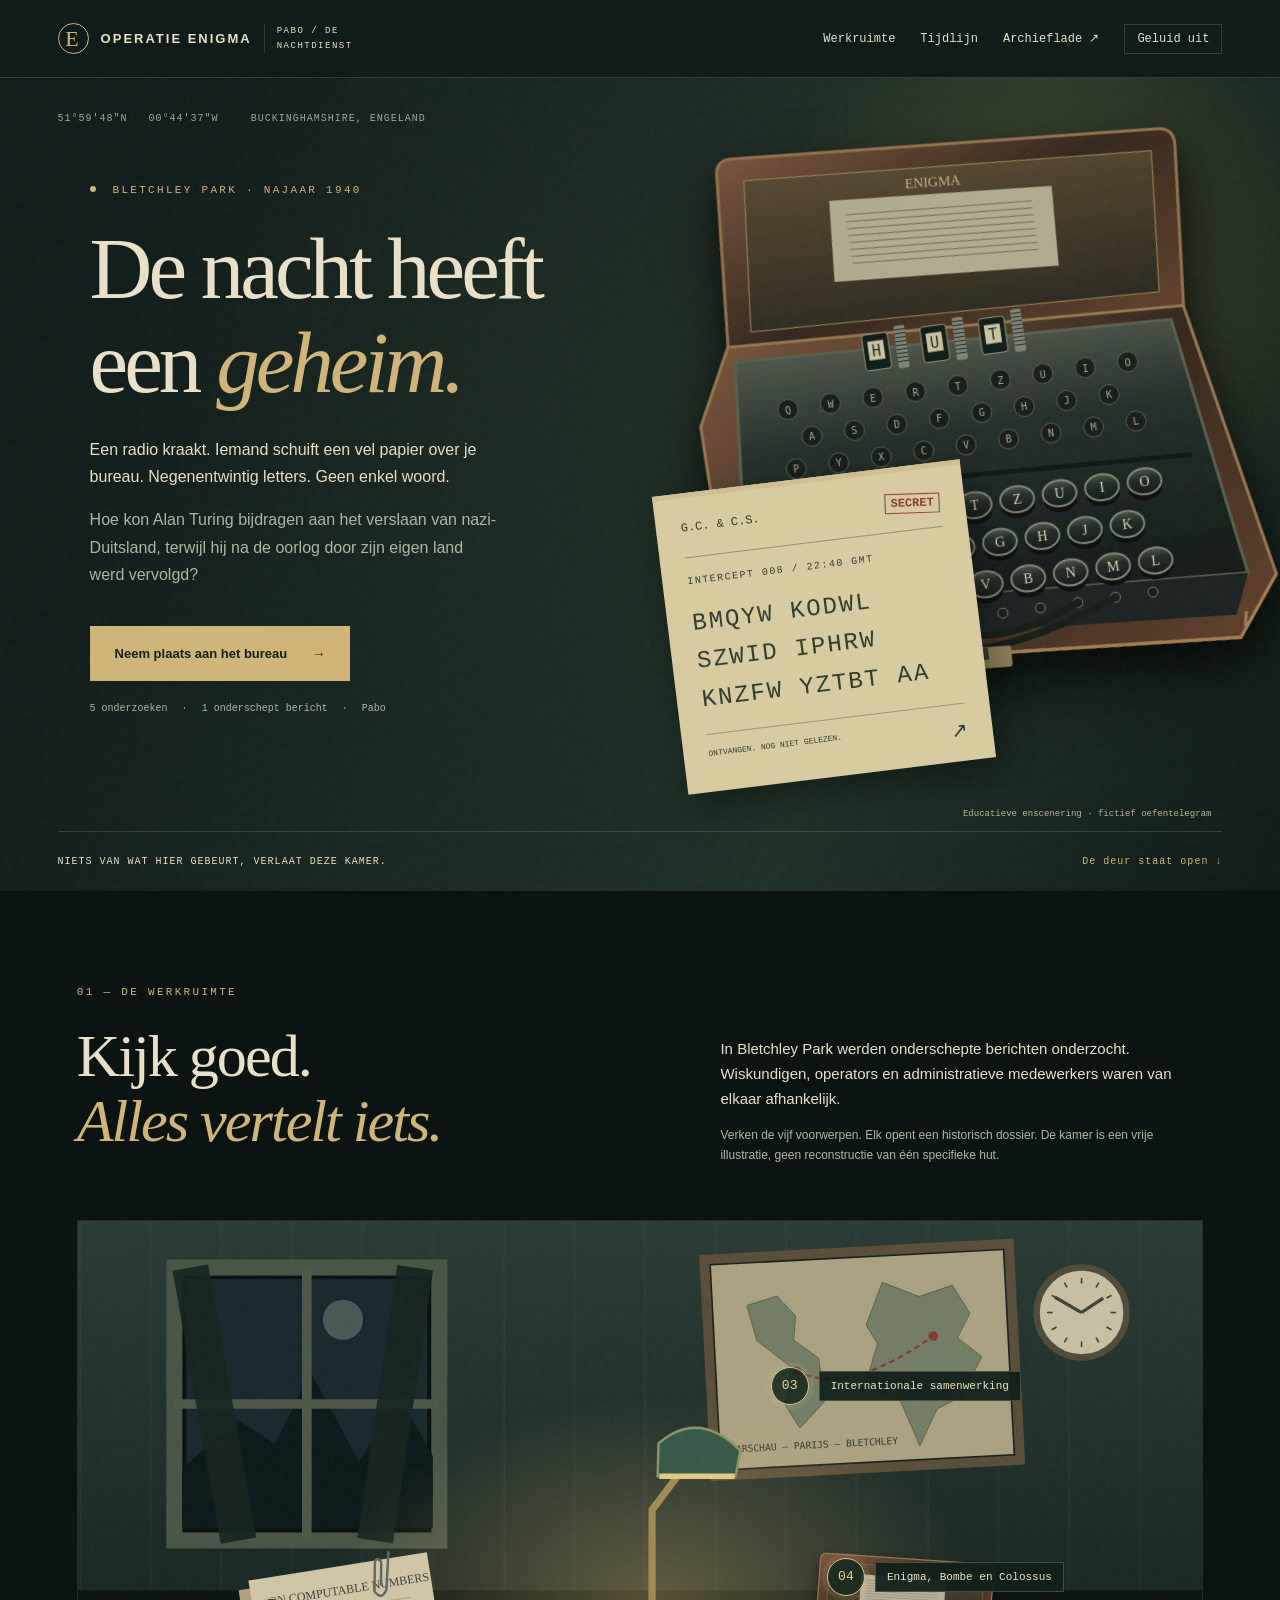
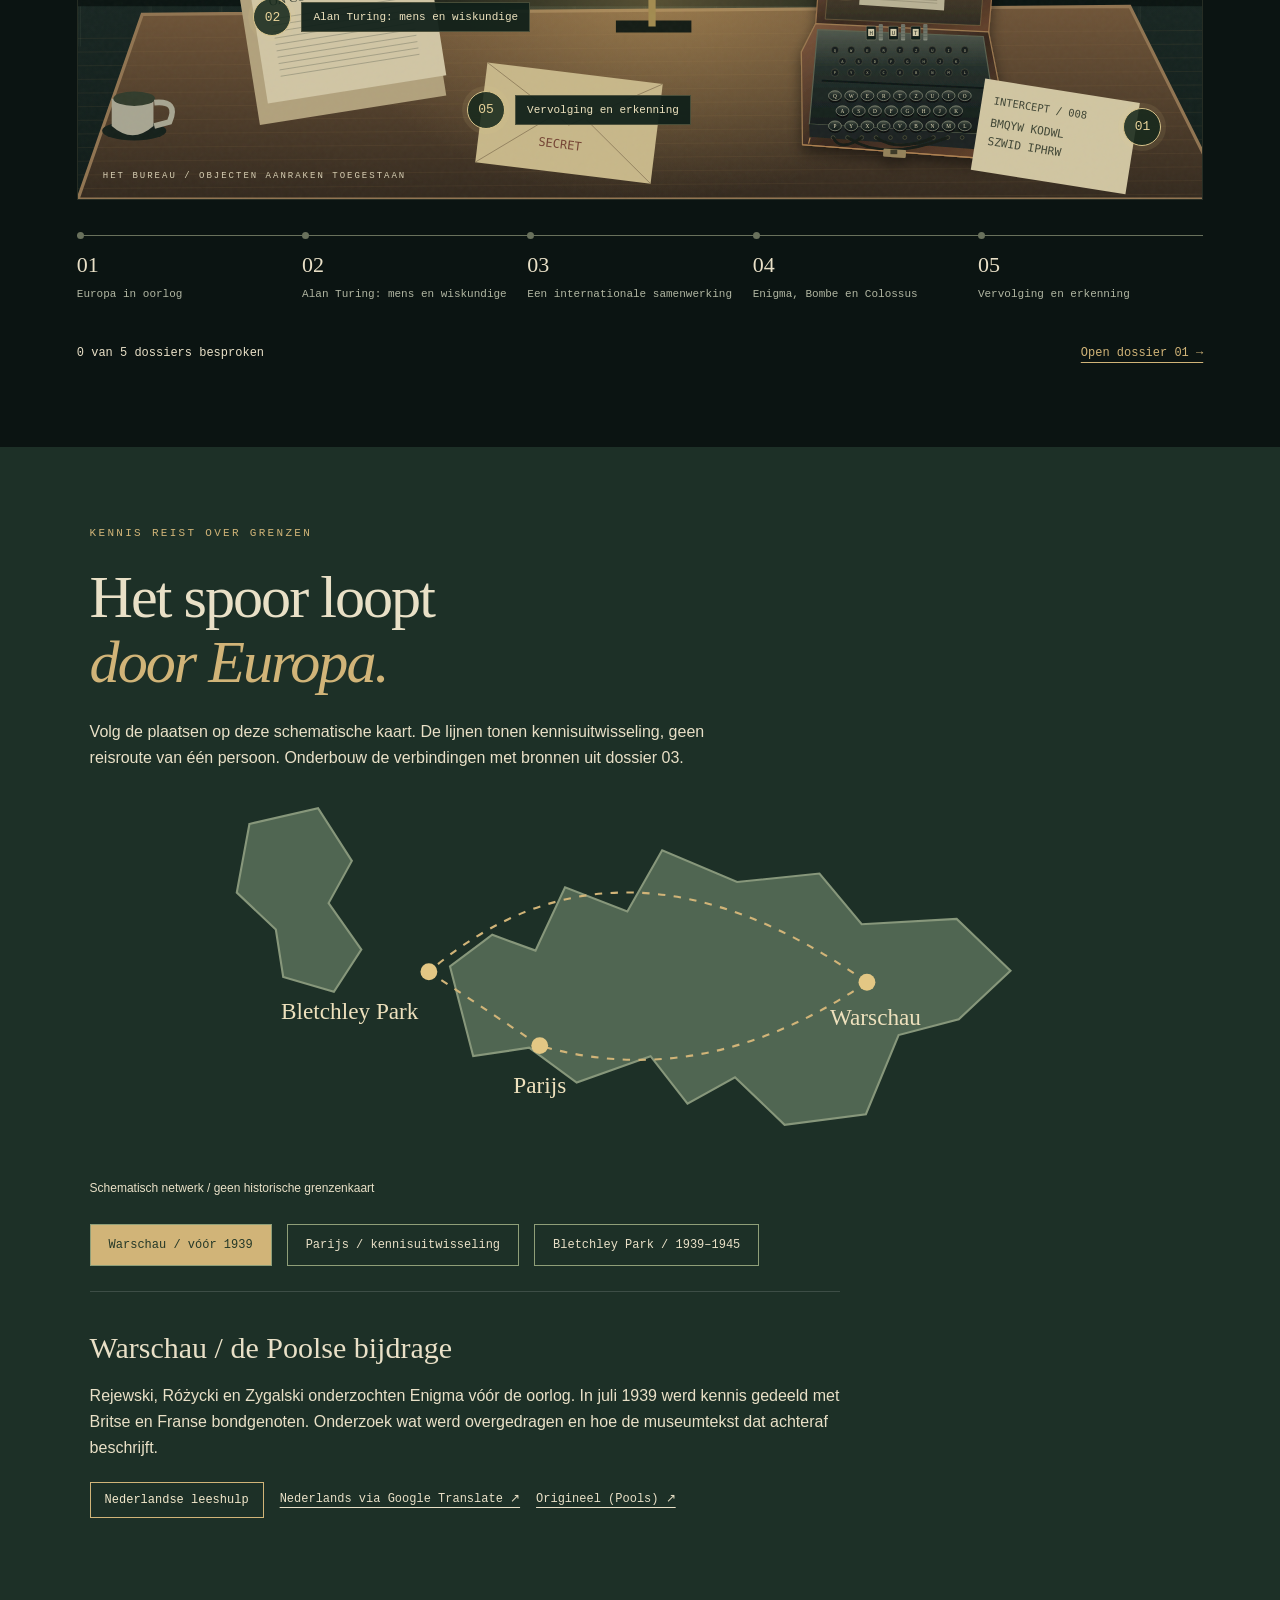
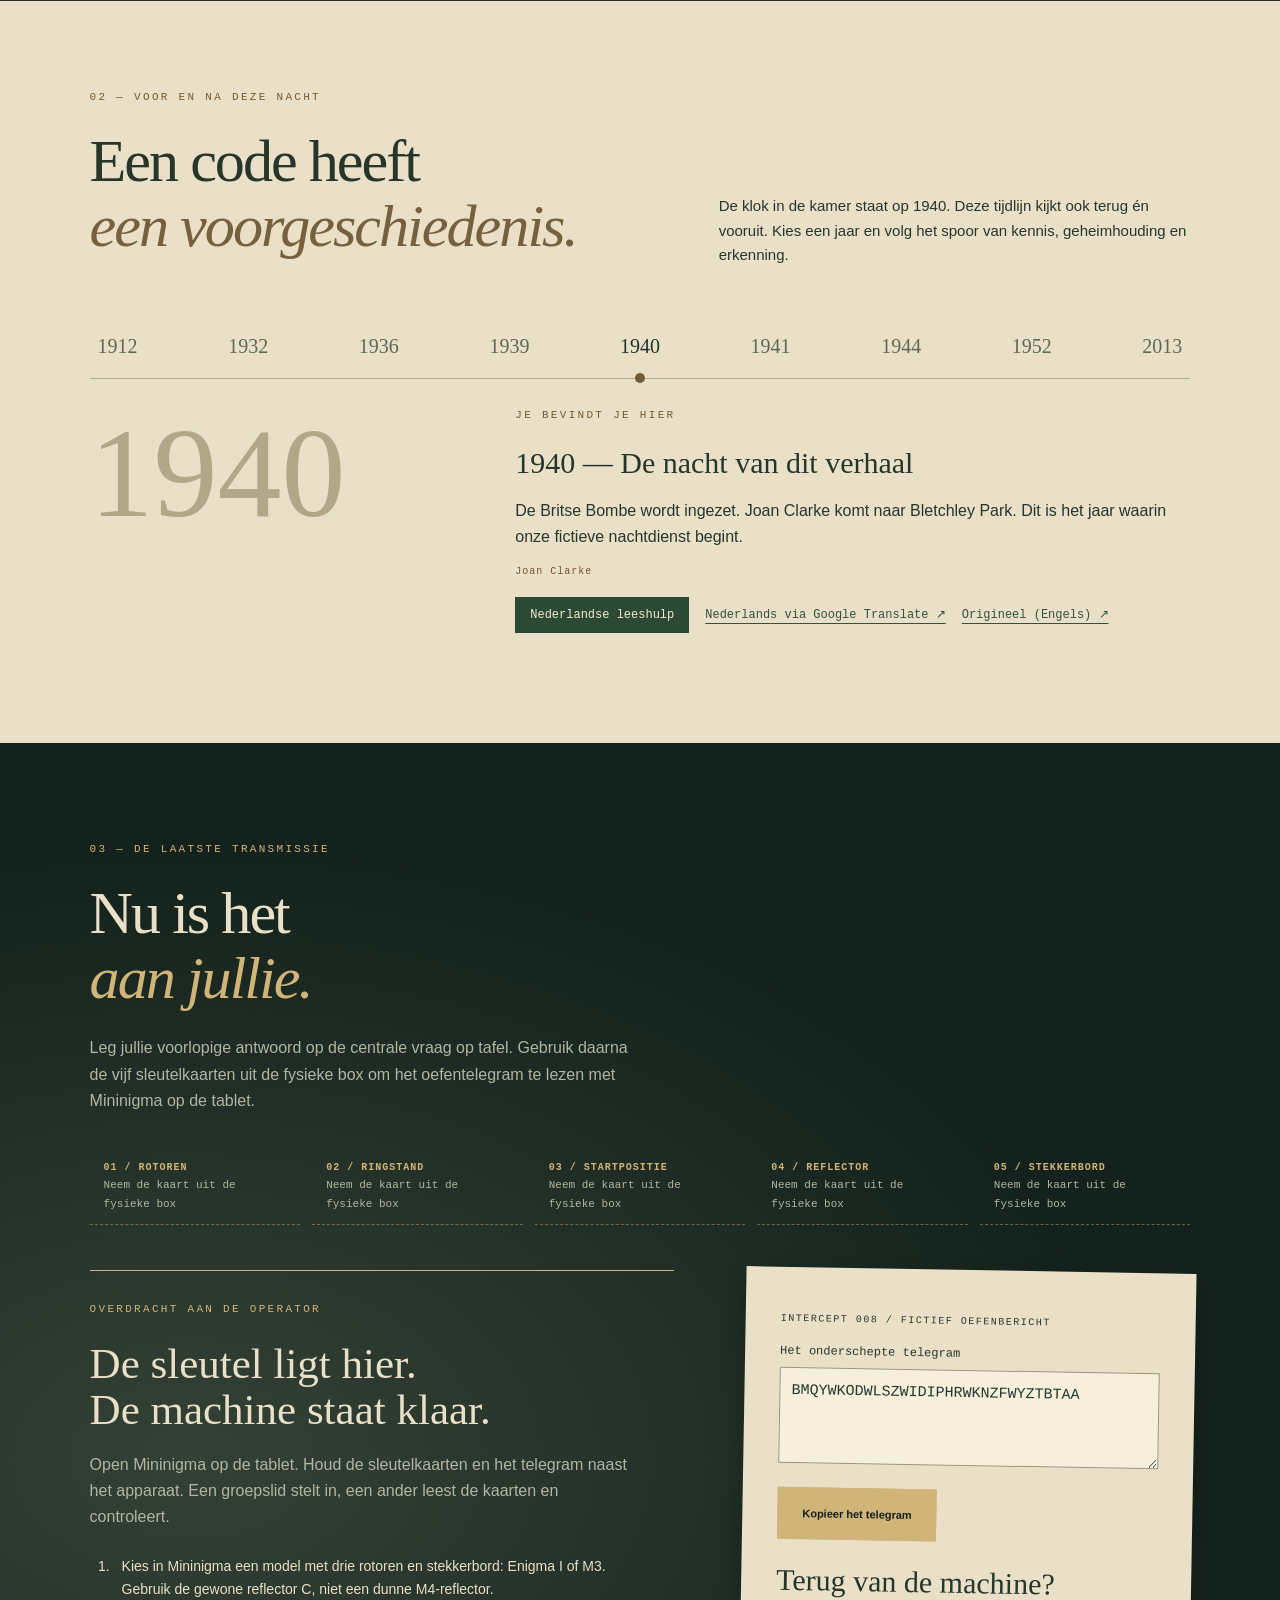
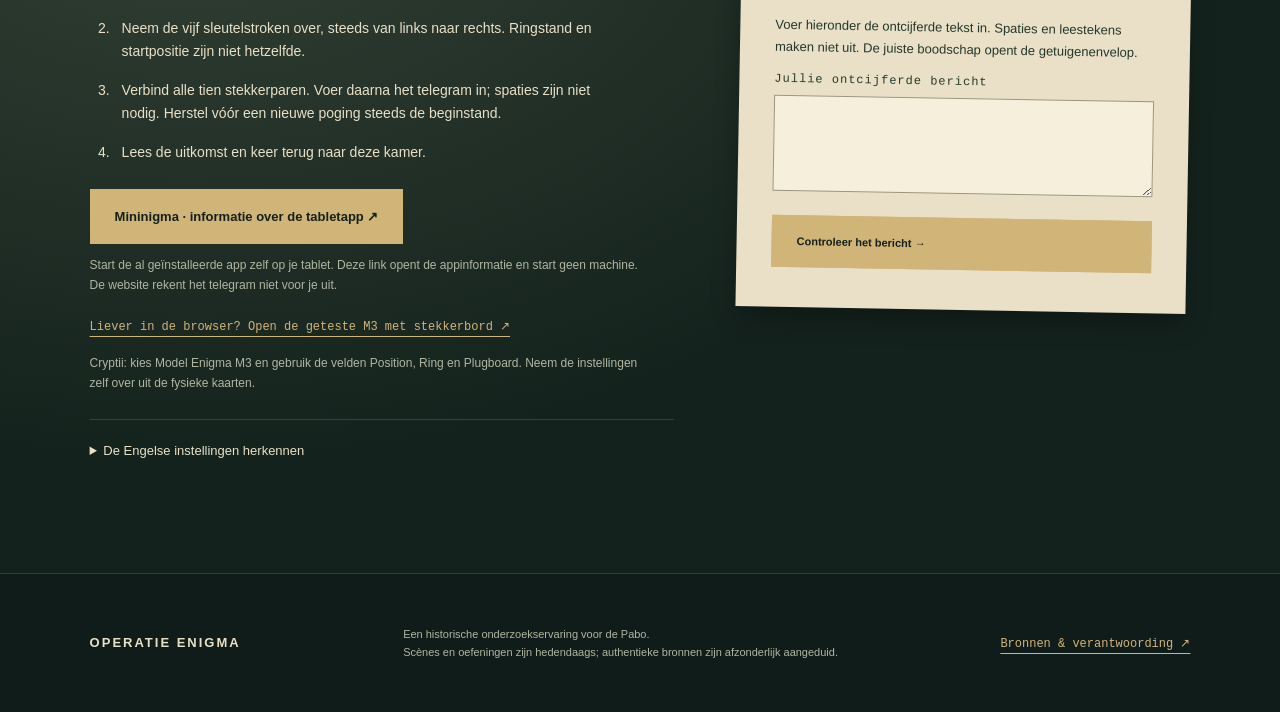
==== index.html @ 1b9daadc "Add files via upload" ====
<!doctype html>
<html lang="nl"><head><meta charset="utf-8"><meta name="viewport" content="width=device-width,initial-scale=1"><meta name="theme-color" content="#101c1a"><meta name="description" content="Bletchley Park, 1940. Een historische onderzoekservaring voor de Pabo, met vijf onderzoeken, primaire bronnen en een finale met een externe Enigma-app."><title>Operatie Enigma — De nachtdienst</title><link rel="stylesheet" href="style.css"><script src="sources.js" defer></script><script src="research.js" defer></script><script src="app.js" defer></script><script src="geography.js" defer></script><script src="closing.js" defer></script></head>
<body><a class="skip" href="#main">Naar de inhoud</a>
<header class="topbar"><a class="brand" href="#aankomst"><span class="brand-mark" aria-hidden="true">E</span> OPERATIE ENIGMA <small>PABO / DE NACHTDIENST</small></a><nav aria-label="Hoofdnavigatie"><a href="#werkruimte">Werkruimte</a><a href="#tijdlijn">Tijdlijn</a><button id="drawer-open">Archieflade <span aria-hidden="true">↗</span></button><button id="sound" aria-pressed="false" aria-label="Geluid inschakelen">Geluid uit</button></nav></header>
<main id="main">
<section id="aankomst" class="arrival"><div class="coords">51°59′48″N &nbsp; 00°44′37″W <span>BUCKINGHAMSHIRE, ENGELAND</span></div><div class="hero-copy"><p class="eyebrow"><i></i> BLETCHLEY PARK · NAJAAR 1940</p><h1>De nacht heeft<br>een <em>geheim.</em></h1><p class="intro">Een radio kraakt. Iemand schuift een vel papier over je bureau. Negenentwintig letters. Geen enkel woord.</p><p class="intro muted">Hoe kon Alan Turing bijdragen aan het verslaan van nazi-Duitsland, terwijl hij na de oorlog door zijn eigen land werd vervolgd?</p><a class="primary" href="#werkruimte">Neem plaats aan het bureau <span>→</span></a><div class="hero-meta">5 onderzoeken <span>·</span> 1 onderschept bericht <span>·</span> Pabo</div></div>
<div class="hero-art"><div class="lightcone"></div><img src="assets/machine.svg" class="hero-machine" alt="Getekende Enigma in een geopende houten kist, met rotoren, lampjes en toetsen"><button class="telegram" id="intercept-open"><span class="telegram-head">G.C. & C.S. <b>SECRET</b></span><span class="small-label">INTERCEPT 008 / 22:40 GMT</span><strong>BMQYW KODWL<br>SZWID IPHRW<br>KNZFW YZTBT AA</strong><span class="telegram-foot">ONTVANGEN. NOG NIET GELEZEN. <span>↗</span></span></button><span class="art-note">Educatieve enscenering · fictief oefentelegram</span></div>
<div class="arrival-bottom"><span>NIETS VAN WAT HIER GEBEURT, VERLAAT DEZE KAMER.</span><a href="#werkruimte">De deur staat open ↓</a></div></section>
<section class="room-section" id="werkruimte" aria-labelledby="room-title"><div class="section-heading"><div><p class="eyebrow">01 — DE WERKRUIMTE</p><h2 id="room-title">Kijk goed.<br><em>Alles vertelt iets.</em></h2></div><div><p>In Bletchley Park werden onderschepte berichten onderzocht. Wiskundigen, operators en administratieve medewerkers waren van elkaar afhankelijk.</p><p class="muted">Verken de vijf voorwerpen. Elk opent een historisch dossier. De kamer is een vrije illustratie, geen reconstructie van één specifieke hut.</p></div></div>
<div class="room-stage"><img src="assets/room.svg" alt="Een verduisterde werkruimte met een raam, wandkaart, lamp, documenten en Enigma op een houten bureau"><button class="hotspot h1" data-case="1"><b>02</b><span>Alan Turing: mens en wiskundige</span></button><button class="hotspot h2" data-case="3"><b>04</b><span>Enigma, Bombe en Colossus</span></button><button class="hotspot h3" data-case="2"><b>03</b><span>Internationale samenwerking</span></button><button class="hotspot h4" data-case="4"><b>05</b><span>Vervolging en erkenning</span></button><button class="hotspot h5" data-case="0"><b>01</b><span>Europa in oorlog</span></button><div class="room-caption">HET BUREAU / OBJECTEN AANRAKEN TOEGESTAAN</div></div>
<div class="route-line" aria-label="Onderzoeksroute" id="route"></div><div class="room-bottom"><p id="progress" aria-live="polite">0 van 5 onderzoeken vastgelegd</p><button id="continue" class="text-button">Begin met onderzoek 01 →</button></div></section>
<section id="tijdlijn" class="timeline-section"><div class="section-heading"><div><p class="eyebrow">02 — VOOR EN NA DEZE NACHT</p><h2>Een code heeft<br><em>een voorgeschiedenis.</em></h2></div><p>De klok in de kamer staat op 1940. Deze tijdlijn kijkt ook terug én vooruit. Kies een jaar en volg het spoor van kennis, geheimhouding en erkenning.</p></div><div id="years" class="years" aria-label="Jaren op de tijdlijn"></div><article id="time-detail" class="time-detail" aria-live="polite"></article></section>
<section id="finale" class="finale-section"><p class="eyebrow">03 — DE LAATSTE TRANSMISSIE</p><h2>Nu is het<br><em>aan jullie.</em></h2><p class="finale-intro">Leg jullie voorlopige antwoord op de centrale vraag op tafel. Gebruik daarna de vijf sleutelkaarten uit de fysieke box om het oefentelegram te lezen met Mininigma op de tablet.</p><div id="key-strips" class="key-strips"></div><div class="finale-layout external-finale"><div class="dispatch-paper"><p class="eyebrow">OVERDRACHT AAN DE OPERATOR</p><h3>De sleutel ligt hier.<br>De machine staat klaar.</h3><p>Open Mininigma op de tablet. Houd de sleutelkaarten en het telegram naast het apparaat. Een groepslid stelt in, een ander leest de kaarten en controleert.</p><ol class="operator-steps"><li>Kies in Mininigma een model met drie rotoren en stekkerbord: Enigma I of M3. Gebruik de gewone reflector C, niet een dunne M4-reflector.</li><li>Neem de vijf sleutelstroken over, steeds van links naar rechts. Ringstand en startpositie zijn niet hetzelfde.</li><li>Verbind alle tien stekkerparen. Voer daarna het telegram in; spaties zijn niet nodig. Herstel vóór een nieuwe poging steeds de beginstand.</li><li>Lees de uitkomst en keer terug naar deze kamer.</li></ol><a class="primary" id="external-enigma" href="https://apps.apple.com/ca/app/mininigma-enigma-simulator/id334855344" target="_blank" rel="noopener">Mininigma · informatie over de tabletapp ↗</a><p class="note-hint">Start de al geïnstalleerde app zelf op je tablet. Deze link opent de appinformatie en start geen machine. De website rekent het telegram niet voor je uit.</p><p><a class="text-button" href="https://cryptii.com/pipes/enigma-machine/" target="_blank" rel="noopener">Liever in de browser? Open de geteste M3 met stekkerbord ↗</a></p><p class="note-hint">Cryptii: kies Model Enigma M3 en gebruik de velden Position, Ring en Plugboard. Neem de instellingen zelf over uit de fysieke kaarten.</p><details><summary>De Engelse instellingen herkennen</summary><dl><dt>Left / Middle / Right rotor</dt><dd>Linker / middelste / rechter rotor</dd><dt>Ring settings</dt><dd>Ringstand</dd><dt>Start position</dt><dd>Startpositie</dd><dt>Reflector</dt><dd>Reflector</dd><dt>Plugboard pairs</dt><dd>Stekkerparen</dd><dt>Input / Output</dt><dd>Invoer / uitkomst</dd></dl></details></div><aside class="output-paper"><span class="small-label">INTERCEPT 008 / FICTIEF OEFENBERICHT</span><label for="telegram-copy">Het onderschepte telegram</label><textarea id="telegram-copy" rows="3" readonly spellcheck="false">BMQYWKODWLSZWIDIPHRWKNZFWYZTBTAA</textarea><button id="copy-telegram" class="primary">Kopieer het telegram</button><p id="copy-status" role="status"></p><h3>Terug van de machine?</h3><p>Voer hieronder de ontcijferde tekst in. Spaties en leestekens maken niet uit. De juiste boodschap opent de getuigenenvelop.</p><form id="return-form"><label for="return-message">Jullie ontcijferde bericht</label><textarea id="return-message" rows="3" required spellcheck="false" autocomplete="off"></textarea><button class="primary" type="submit">Controleer het bericht →</button><p id="return-status" role="status"></p></form><button id="witness-open" class="primary" hidden>Nabespreking bij de envelop GETUIGEN →</button></aside></div></section>
<footer><span class="brand">OPERATIE ENIGMA</span><p>Een historische onderzoekservaring voor de Pabo.<br>Scènes en oefeningen zijn hedendaags; authentieke bronnen zijn afzonderlijk aangeduid.</p><button class="text-button" id="credits-open">Bronnen & verantwoording ↗</button></footer></main>
<dialog id="case-dialog" class="case-dialog" aria-labelledby="case-title"><button class="close" data-close aria-label="Onderzoek sluiten">×</button><div id="case-body"></div></dialog>
<dialog id="drawer" class="drawer" aria-labelledby="drawer-title"><button class="close" data-close aria-label="Archieflade sluiten">×</button><p class="eyebrow">ALLEEN ALS JE PAPIER NODIG HEBT</p><h2 id="drawer-title">De archieflade.</h2><p>De oorspronkelijke Pabo-bestanden, ongewijzigd. Hun oude indeling wijkt af van de vijf nieuwe digitale dossiers. De website bevat de interactieve route; deze bladen ondersteunen het werken aan tafel.</p><div id="print-links"></div><h3>Je onderzoeksnotities</h3><p>Notities blijven in deze browser. Sla ze ook als tekstbestand op om ze te bewaren of in te leveren.</p><button id="download-notes" class="primary">Download mijn veldboek</button><p id="storage-status" class="muted"></p></dialog>
<dialog id="reader" class="reader-dialog" aria-labelledby="reader-title"><button class="close" data-close aria-label="Leeshulp sluiten">×</button><div id="reader-body"></div></dialog>
<dialog id="info" class="info-dialog" aria-labelledby="info-title"><button class="close" data-close aria-label="Venster sluiten">×</button><div id="info-body"></div></dialog><noscript><p class="noscript">Schakel JavaScript in om de onderzoeken en de Enigma te gebruiken. De Pabo-printbladen staan in de map print.</p></noscript>
</body></html>
---- style.css ----
:root{--ink:#101c1a;--deep:#0b1412;--green:#20362d;--paper:#e9e0c7;--gold:#d1b478;--muted:#b1b6a2;--red:#8c4033;--line:#ffffff24;--serif:Georgia,'Times New Roman',serif;--mono:'Courier New',monospace}*{box-sizing:border-box}html{scroll-behavior:smooth;scroll-padding-top:90px}body{margin:0;background:var(--ink);color:var(--paper);font:16px/1.65 Arial,Helvetica,sans-serif}body:has(dialog[open]){overflow:hidden}a{color:inherit;text-underline-offset:5px}button,input,select,textarea{font:inherit}button,a,input,textarea,select{touch-action:manipulation}button{cursor:pointer}button:disabled{cursor:not-allowed;opacity:.55}button{color:inherit}button:focus-visible,a:focus-visible,input:focus-visible,select:focus-visible,textarea:focus-visible,summary:focus-visible{outline:3px solid #daac55;outline-offset:5px}button{border:0}button,a{ -webkit-tap-highlight-color:transparent}button:not(.primary){background:transparent}.skip{position:fixed;top:-100px;left:16px;background:var(--paper);color:var(--ink);padding:10px;z-index:50}.skip:focus{top:10px}.topbar{display:flex;justify-content:space-between;align-items:center;padding:23px 4.5%;border-bottom:1px solid var(--line);position:relative;z-index:2;background:#101c1af0}.brand{display:flex;align-items:center;gap:12px;letter-spacing:2px;font-size:13px;font-weight:bold;text-decoration:none}.brand small{display:block;font:9px var(--mono);letter-spacing:1.5px;border-left:1px solid var(--line);padding-left:12px;max-width:130px;line-height:1.6}.brand-mark{display:inline-grid;place-items:center;border:1px solid var(--gold);border-radius:50%;width:31px;height:31px;color:var(--gold);font:22px var(--serif)}nav{display:flex;gap:25px;align-items:center}nav a,nav button{font:12px var(--mono);text-decoration:none;padding:7px 0}nav a:hover,nav button:hover{color:var(--gold)}nav #sound{border:1px solid var(--line);padding:7px 12px}.arrival{min-height:780px;height:calc(100svh - 87px);max-height:1020px;position:relative;overflow:hidden;background:radial-gradient(ellipse at 77% 35%,#4a523025,transparent 65%),linear-gradient(110deg,#101c1a 15%,#1e3026 67%,#0d1916)}.arrival:after,.room-stage:after{content:'';position:absolute;inset:0;pointer-events:none;background-image:url("data:image/svg+xml,%3Csvg viewBox='0 0 180 180' xmlns='http://www.w3.org/2000/svg'%3E%3Cfilter id='n'%3E%3CfeTurbulence type='fractalNoise' baseFrequency='.7' numOctaves='3' stitchTiles='stitch'/%3E%3C/filter%3E%3Cpath filter='url(%23n)' opacity='.12' d='M0 0h180v180H0z'/%3E%3C/svg%3E");opacity:.25}.coords{position:absolute;top:35px;left:4.5%;font:10px var(--mono);letter-spacing:1px;color:#9dAA94}.coords span{margin-left:25px}.hero-copy{position:relative;padding:106px 0 0 7%;width:56%;z-index:1}.eyebrow{font:11px var(--mono);letter-spacing:2.3px;color:var(--gold);text-transform:uppercase;margin:0 0 26px}.eyebrow i{display:inline-block;width:6px;height:6px;background:var(--gold);border-radius:50%;margin:0 8px 1px 0}h1,h2,h3{font-family:var(--serif);font-weight:normal;line-height:1.08}h1{font-size:clamp(66px,6.8vw,112px);letter-spacing:-4px;margin:0 0 26px}h1 em,h2 em{font-weight:normal;color:var(--gold)}h2{font-size:clamp(40px,4.7vw,70px);letter-spacing:-2px;margin:0 0 24px}h3{font-size:30px;margin:25px 0 18px}.intro{max-width:410px;font-size:16px;line-height:1.7}.muted{color:var(--muted)}.primary{display:inline-flex;align-items:center;justify-content:space-between;gap:25px;background:var(--gold);color:#14211b;padding:16px 24px;text-decoration:none;font-weight:bold;font-size:13px;border:1px solid var(--gold);transition:background .2s,transform .2s}.primary:hover{background:#e8cd91;transform:translateY(-2px)}.hero-copy>.primary{margin-top:22px}.hero-meta{font:10px var(--mono);margin-top:22px;color:var(--muted)}.hero-meta span{padding:0 8px}.hero-art{position:absolute;right:-1%;top:20px;width:53%;height:calc(100% - 90px)}.hero-machine{position:absolute;width:100%;right:-3%;top:0;transform:rotate(-8deg);filter:drop-shadow(0 30px 35px #0008);opacity:.95}.lightcone{position:absolute;width:90%;height:90%;top:-20%;right:-10%;background:radial-gradient(ellipse,#c8ac4533,transparent 65%);transform:rotate(-30deg)}.telegram{position:absolute!important;bottom:44px;left:8%;transform:rotate(-7deg);width:310px;padding:23px 25px 18px;color:#303c2c!important;background:#d8cb9f!important;box-shadow:4px 15px 35px #0006;text-align:left;border-top:5px solid #d0be90!important;transition:transform .25s}.telegram:hover{transform:rotate(-3deg) translateY(-8px)}.telegram-head{display:flex;justify-content:space-between;font:12px var(--mono);border-bottom:1px solid #33412a70;padding-bottom:16px}.telegram-head b{color:#853e30;border:1px solid;padding:2px 5px;transform:rotate(5deg)}.small-label{display:block;font:10px var(--mono);letter-spacing:1.5px;margin:18px 0}.telegram strong{font:24px/1.6 var(--mono);letter-spacing:2px}.telegram-foot{display:flex;justify-content:space-between;font:8px var(--mono);border-top:1px solid #33412a60;padding-top:14px;margin-top:15px}.telegram-foot span{font-size:20px}.art-note{position:absolute;bottom:2px;right:12%;font:9px var(--mono);color:#b6b69b}.arrival-bottom{position:absolute;bottom:0;width:91%;left:4.5%;border-top:1px solid var(--line);padding:24px 0;display:flex;justify-content:space-between;font:10px var(--mono);letter-spacing:1px}.arrival-bottom a{text-decoration:none;color:var(--gold)}.section-heading{display:grid;grid-template-columns:1.1fr 1fr;gap:10%;align-items:end;margin-bottom:42px}.section-heading p:not(.eyebrow){max-width:485px;font-size:15px}.section-heading p.muted{font-size:12px}.room-section{padding:95px 6% 75px;background:var(--deep)}.room-stage{position:relative;border:1px solid #6b715447;overflow:hidden}.room-stage>img{width:100%;display:block}.room-caption{position:absolute;bottom:18px;left:25px;font:9px var(--mono);letter-spacing:2px;color:#d7ceb2}.hotspot{position:absolute;display:flex;align-items:center;gap:10px;padding:7px!important;z-index:1;white-space:nowrap}.hotspot b{display:grid;place-items:center;width:38px;height:38px;border:1px solid #d8c48b;border-radius:50%;background:#17291cdd;color:#e9d39a;font:13px var(--mono);box-shadow:0 0 0 5px #d8c48b18;transition:box-shadow .2s}.hotspot span{font:11px var(--mono);background:#102019ee;padding:8px 11px;color:#eee3bf;border:1px solid #d8c48b44}.hotspot:hover b,.hotspot:focus-visible b{box-shadow:0 0 0 10px #d8c48b44;background:#d8c48b;color:#14231a}.hotspot.done b{background:#d8c48b;color:#14231a}.h1{left:15%;top:64%}.h2{left:66%;top:57%}.h3{left:61%;top:24%}.h4{left:34%;top:80%}.h5{right:3%;top:83%}.h5 span{display:none}.route-line{display:flex;margin-top:35px;gap:0}.route-step{flex:1;text-align:left;padding:16px 8px 16px 0;border-top:1px solid #69715c!important;color:var(--muted)!important;font:11px/1.5 var(--mono)!important;position:relative}.route-step:before{content:'';position:absolute;top:-4px;left:0;width:7px;height:7px;border-radius:50%;background:#69715c}.route-step strong{display:block;font:22px var(--serif);color:var(--paper);margin-bottom:8px}.route-step.done{border-color:var(--gold)!important;color:var(--gold)!important}.route-step.done:before{background:var(--gold)}.room-bottom{display:flex;justify-content:space-between;align-items:center;font:12px var(--mono);margin-top:15px}.text-button{color:var(--gold)!important;font:12px var(--mono)!important;padding:10px 0;text-decoration:underline;text-underline-offset:6px}.timeline-section{background:#e9e0c7;color:#27362b;padding:90px 7%}.timeline-section .eyebrow{color:#735b34}.timeline-section h2 em{color:#75613d}.years{display:flex;justify-content:space-between;border-bottom:1px solid #283b3150;margin:40px 0 30px;gap:8px}.years button{position:relative;color:#5f6956;font:20px var(--serif);padding:10px 8px 20px}.years button[aria-pressed=true]{color:#1d3629}.years button[aria-pressed=true]:after{content:'';position:absolute;bottom:-5px;left:calc(50% - 5px);width:10px;height:10px;background:#715a36;border-radius:50%}.time-detail{display:grid;grid-template-columns:1fr 2fr;gap:8%;min-height:220px}.time-year{font:clamp(80px,10vw,150px)/1 var(--serif);color:#b2a789}.time-detail h3{margin-top:0}.time-detail p{max-width:680px}.source-link{font:12px var(--mono);color:#665331}.finale-section{padding:100px 7%;background:radial-gradient(ellipse at 15% 50%,#334135,transparent 60%),#14221d}.finale-intro{max-width:550px;color:var(--muted)}.key-strips{display:flex;gap:12px;margin:35px 0 45px;flex-wrap:wrap}.key-strip{border-bottom:1px dashed #d1b47870;padding:10px 14px;font:11px/1.7 var(--mono);color:var(--muted);flex:1;min-width:130px}.key-strip b{display:block;color:var(--gold);font-size:10px;letter-spacing:1px}.key-strip.revealed{background:#e1d6b6;color:#253226;transform:rotate(-1deg)}.key-strip.revealed b{color:#74522c}.finale-layout{display:grid;grid-template-columns:1.3fr 1fr;gap:6%;align-items:start}.machine-console{background:linear-gradient(135deg,#27372d,#101b16);border:9px solid #604832;padding:25px;box-shadow:0 20px 30px #0005,inset 0 0 0 2px #8a6b42}.console-label{display:flex;justify-content:space-between;font:10px var(--mono);letter-spacing:1px;color:#aaa98c;padding-bottom:14px;border-bottom:1px solid var(--line)}.lamps{display:flex;justify-content:center;gap:10px;margin:22px 0}.lamps span{width:29px;height:29px;border:1px solid #6a7256;border-radius:50%;text-align:center;color:#aeaf91;font:16px/28px var(--mono);background:#101b16}.lamps span.lit{background:#e7cc77;color:#243021;box-shadow:0 0 18px #d6bc69a0}fieldset{border:0;padding:0;margin:0 0 17px}legend,form label{font:10px/1.5 var(--mono);letter-spacing:1px;color:#d1ccb5}legend{margin-bottom:12px}.rotors,.settings-row{display:flex;gap:14px;margin-bottom:20px}.rotors label,.settings-row label{flex:1;min-width:0}input,select,textarea{border:1px solid #65705c;border-radius:0;padding:11px;width:100%;background:#15261d;color:var(--paper);margin-top:6px;font:15px var(--mono)}textarea{resize:vertical;min-height:76px;line-height:1.6}.rotors select{font:23px var(--mono);background:#d9d3b9;color:#223023}form>label{display:block}.cipher-label{margin-top:20px}form .primary{width:100%;margin-top:15px}.output-paper{padding:28px 35px;background:var(--paper);color:#25372b;transform:rotate(1deg);box-shadow:0 12px 24px #0004;min-height:460px}.decoded{font:30px/1.5 var(--mono);overflow-wrap:anywhere;margin:30px 0;border-bottom:1px dashed #344b3750;padding-bottom:30px}.output-paper p{font-size:13px}.output-paper details{font-size:13px;border-top:1px solid #344b3750;padding-top:20px;margin-top:25px}.output-paper summary{cursor:pointer}.output-paper .primary{font-size:11px}footer{padding:40px 7%;border-top:1px solid var(--line);display:flex;align-items:center;justify-content:space-between;gap:25px}footer p{font-size:11px;color:var(--muted)}dialog{background:var(--paper);color:#23362a;border:0;padding:50px;max-height:90svh;width:min(1000px,94vw);box-shadow:0 30px 100px #0009}dialog::backdrop{background:#07120edb;backdrop-filter:blur(6px)}.close{position:sticky;float:right;top:0;margin:-25px -20px 0 0;background:#253b2e!important;color:var(--paper)!important;width:40px;height:40px;font-size:27px;line-height:1;z-index:5}.case-dialog .eyebrow,.drawer .eyebrow,.info-dialog .eyebrow{color:#795c32}.case-dialog h2{font-size:48px;max-width:750px}.case-lead{font:21px/1.55 var(--serif);max-width:760px}.case-split{display:grid;grid-template-columns:1fr 1fr;gap:35px;margin:30px 0}.source-sheet{padding:25px;border:1px solid #9f997c;background:#d7ceb2;box-shadow:4px 4px 0 #c1b89a}.source-sheet p{font-size:13px}.source-sheet h3{font-size:25px}.source-tag{font:10px var(--mono);letter-spacing:1px;color:#775337}.source-sheet a,.case-dialog a{color:#3b563d}.source-sheet blockquote{font:20px/1.5 var(--serif);margin:20px 0}.source-sheet small{font-size:11px}.case-story p{font-size:14px}.activity{border-top:1px solid #273b3150;border-bottom:1px solid #273b3150;padding:25px 0}.activity h3{margin-top:0}.activity p{font-size:14px}.activity button{color:#284730;border:1px solid #7b876d;padding:10px 14px;margin:4px 4px 4px 0;font-size:13px}.activity button.selected{background:#2f4b38;color:#f3e7c5}.activity button:hover{background:#c9c4a5}.activity .feedback{font:13px/1.6 var(--mono);min-height:22px;padding:12px;background:#d6cfb6}.order-list{list-style:none;padding:0;counter-reset:item}.order-list li{display:flex;align-items:center;justify-content:space-between;padding:10px 0;border-bottom:1px solid #283b3120;font-size:14px;gap:10px}.order-list li span{flex:1}.order-list li button{padding:7px 12px;margin:0}.note-label{display:block;margin-top:30px;font-weight:bold}.case-dialog textarea{color:#203b2c;background:#f2ecd9;border-color:#9f997c}.case-dialog .text-button{color:#6e512d!important}.case-footer{display:flex;align-items:center;gap:20px;margin-top:20px;flex-wrap:wrap}.note-hint{font-size:12px}.save-state{font:11px var(--mono)}.activity select{background:#f1e9d1;color:#213a2a;border-color:#9b9b7c;margin-bottom:12px}.activity label{display:block;font-size:14px}.model-wheel{display:flex;align-items:center;gap:25px;flex-wrap:wrap}.wheel{width:130px;height:130px;border-radius:50%;border:10px double #718065;display:grid;place-content:center;text-align:center;font:28px var(--serif);box-shadow:inset 0 0 0 14px #d3c9ab}.wheel small{font:10px var(--mono)}.model-output{font:22px var(--mono);letter-spacing:3px}.crib-rows{overflow:auto;padding-bottom:10px}.crib-line{display:flex;gap:3px;width:max-content}.crib-line span{display:inline-block;width:23px;text-align:center;font:16px/30px var(--mono);border-bottom:1px solid #aaa282}.crib-line .collision{background:#8c4033;color:white}.drawer{position:fixed;inset:0 0 0 auto;max-height:100svh;height:100svh;margin:0;width:min(530px,95vw);padding:45px 35px}.drawer h2{font-size:44px}.drawer a{display:block;padding:14px 0;border-bottom:1px solid #394a3228;font-size:14px}.drawer details{margin:20px 0}.drawer summary{cursor:pointer;color:#745331}.info-dialog{width:min(730px,94vw)}.info-dialog h2{font-size:44px}.info-dialog ul{padding-left:20px}.info-dialog li{margin-bottom:15px;font-size:14px}.info-dialog .witness-year{font:70px var(--serif);color:#92784e}.paper-telegram{font:24px/1.7 var(--mono);letter-spacing:3px;background:#d5cba9;padding:25px}.network{list-style:none;padding:0}.network li{padding:8px 0;border-bottom:1px solid #253b2e30}.status-done{color:#35553c;font-weight:bold}.noscript{background:var(--paper);color:var(--ink);padding:20px}[hidden]{display:none!important}
@media(min-width:1450px){.hero-art{width:50%;right:2%}.hero-copy{padding-top:130px}.hero-machine{max-width:780px}.telegram{bottom:65px;left:10%}}
@media(max-width:1000px){.topbar{padding:18px 4%}.brand small{display:none}nav{gap:17px}.arrival{min-height:700px}.hero-copy{padding-left:6%;width:57%}.hero-copy h1{font-size:75px}.hero-art{right:-9%;width:60%;top:95px}.hero-machine{top:15px}.telegram{width:260px;left:10%;bottom:95px}.telegram strong{font-size:20px}.hero-copy .intro{max-width:330px;font-size:14px}.hero-copy .primary{font-size:12px;padding:15px}.art-note{right:20%;bottom:45px}.arrival-bottom{font-size:8px}.section-heading{gap:5%}.hotspot span{font-size:9px;padding:5px}.hotspot b{width:31px;height:31px}.h1{left:12%}.h3{left:58%}.h2{left:60%}.route-step{font-size:10px!important}.finale-layout{gap:4%;grid-template-columns:1.2fr 1fr}.machine-console{padding:18px}.output-paper{padding:25px}.settings-row{gap:7px}.years button{font-size:18px;padding-left:3px;padding-right:3px}.brand{font-size:11px}}
@media(max-width:700px){html{scroll-padding-top:15px}.topbar{align-items:start;gap:12px;flex-direction:column;padding:15px 6%}.brand small{display:block;font-size:8px;max-width:none}nav{justify-content:space-between;width:100%;gap:8px}nav a,nav button{font-size:10px}nav #sound{padding:5px 8px}.arrival{height:auto;min-height:1070px;max-height:none}.coords{top:22px;left:6%;font-size:8px}.coords span{display:none}.hero-copy{padding:75px 6% 0;width:100%}.eyebrow{font-size:9px;letter-spacing:1.6px;margin-bottom:22px}.hero-copy h1{font-size:clamp(59px,12vw,82px);letter-spacing:-2.8px}.hero-copy .intro{font-size:14px;max-width:370px}.hero-copy .primary{margin-top:14px}.hero-meta{font-size:9px}.hero-art{top:530px;right:0;width:100%;height:460px}.hero-machine{width:92%;right:-4%;top:-34px;max-width:500px}.telegram{left:9%;bottom:0;width:245px;padding:18px 20px}.telegram strong{font-size:19px}.telegram-head{padding-bottom:10px}.telegram-foot{font-size:7px}.art-note{bottom:-25px;right:7%;font-size:8px}.arrival-bottom{padding:18px 0;font-size:8px;gap:20px}.arrival-bottom>span{max-width:55%;line-height:1.7}.arrival-bottom>a{align-self:center}.room-section,.timeline-section,.finale-section{padding:65px 6%}.section-heading{display:block;margin-bottom:28px}.section-heading h2{font-size:43px}.section-heading>div+div,.section-heading>p{margin-top:25px}.section-heading p:not(.eyebrow){font-size:14px}.room-stage{overflow:visible;margin-bottom:15px}.room-stage>img{min-height:300px;object-fit:cover;object-position:center}.room-stage:after{display:none}.hotspot{padding:2px!important}.hotspot span{display:none}.hotspot b{width:34px;height:34px;font-size:12px}.h1{left:15%;top:64%}.h2{left:70%;top:58%}.h3{left:68%;top:22%}.h4{left:40%;top:80%}.h5{right:4%;top:84%}.room-caption{left:10px;bottom:6px;font-size:6px;letter-spacing:.6px}.route-line{display:block;margin-top:25px}.route-step{display:flex;align-items:center;gap:15px;width:100%;padding:15px 5px;font-size:12px!important}.route-step strong{font-size:20px;margin:0;min-width:30px}.route-step:before{display:none}.room-bottom{flex-direction:column;align-items:start}.years{flex-wrap:wrap;justify-content:start;gap:5px;margin:25px 0}.years button{padding:10px;font-size:17px}.time-detail{display:block;min-height:300px}.time-year{font-size:80px;margin-bottom:20px}.time-detail h3{font-size:29px}.time-detail p{font-size:14px}.finale-section h2{font-size:58px}.key-strips{gap:7px}.key-strip{font-size:10px;min-width:43%;padding:8px}.finale-layout{display:block}.machine-console{border-width:6px;padding:18px 14px}.console-label{font-size:8px}.settings-row label{font-size:8px}.rotors label{font-size:10px}.output-paper{margin-top:35px;transform:none;min-height:360px;padding:25px}.decoded{font-size:26px}.finale-intro{font-size:14px}footer{padding:35px 6%;display:block}footer .brand{margin-bottom:15px}dialog{padding:30px 22px;max-height:94svh;width:95vw}.close{margin:-10px -8px 0 0}.case-dialog h2{font-size:36px;letter-spacing:-1px;padding-right:25px}.case-lead{font-size:19px}.case-split{display:block}.source-sheet{margin-top:25px;padding:20px}.activity h3{font-size:26px}.case-footer{gap:10px}.case-footer .primary{width:100%;font-size:12px}.drawer{padding:35px 25px}.drawer h2,.info-dialog h2{font-size:37px}.paper-telegram{font-size:18px;letter-spacing:1px;padding:15px}.order-list li{font-size:12px}.order-list li button{padding:7px 10px}.source-sheet blockquote{font-size:18px}}
@media(max-width:700px){.arrival{min-height:0;padding-bottom:105px}.hero-art{position:relative;top:auto;right:auto;height:460px;margin-top:55px}.hero-machine{top:-20px}.room-stage>img{min-height:0;object-fit:contain}.hotspot b{width:32px;height:32px}.room-caption{display:none}}
@media(prefers-reduced-motion:reduce){html{scroll-behavior:auto}*,*:before,*:after{animation:none!important;transition:none!important}.primary:hover{transform:none}}
.source-actions{display:flex;flex-wrap:wrap;gap:10px 16px;margin:20px 0;align-items:center}.source-actions a{font:12px/1.6 var(--mono);color:#36513a}.source-actions .read-source{background:#2c4936!important;color:#f4e9cc!important;padding:10px 14px;font:12px var(--mono);border:1px solid #2c4936}.source-actions .primary{color:#26392b;font-size:12px}.extra-source{border-top:1px solid #53634240;padding-top:14px;margin-top:20px}.extra-source h4{margin:0;font:20px var(--serif)}.extra-source small{font-size:11px}.extra-source .source-actions{margin-top:10px}.translated-quote{border-left:2px solid #8a7444;padding-left:12px;font-style:italic}.story-layer{margin:35px 0;padding:28px 32px;background:#d8cfb4;border-left:3px solid #7c825f}.story-layer .eyebrow{margin-bottom:15px}.story-layer h3{margin-top:0}.story-layer p{font-size:15px;max-width:750px}.story-layer details{border-top:1px solid #7c825f60;padding-top:15px;margin-top:20px}.story-layer summary,.translation-help summary{cursor:pointer;font-weight:bold}.reader-dialog{width:min(850px,95vw);padding:50px 60px}.reader-dialog h2{font-size:44px;max-width:650px}.reader-dialog .eyebrow{color:#735b34}.reader-label{font:11px/1.6 var(--mono);color:#6a5c3c;border-block:1px solid #827b5f50;padding:12px 0}.reader-prose{font:21px/1.7 var(--serif)}.reading-instructions{border-left:2px solid #7d815e;padding-left:23px;margin:30px 0}.reading-instructions h3{font-size:26px;margin:20px 0 8px}.reading-instructions p{font-size:14px}.glossary{padding:18px;background:#d7ceb1;font:12px/1.8 var(--mono)}.translation-help{font-size:12px;margin-top:28px;border-top:1px solid #827b5f50;padding-top:20px}.dispatch-paper{border-top:1px solid var(--gold);padding:12px 0}.dispatch-paper h3{font-size:43px}.dispatch-paper p{max-width:550px;color:var(--muted)}.dispatch-paper .eyebrow{margin-top:20px;color:var(--gold)}.operator-steps{padding-left:24px;max-width:520px}.operator-steps li{padding:8px 0 8px 8px;font-size:14px}.dispatch-paper details{margin-top:25px;border-top:1px solid var(--line);padding-top:20px;font-size:13px}.dispatch-paper summary{cursor:pointer}.dispatch-paper dt{color:var(--gold);font:12px var(--mono);margin-top:15px}.dispatch-paper dd{margin-left:0;color:var(--muted)}.external-finale .output-paper label{display:block;font:12px/1.6 var(--mono);color:#24392a}.external-finale .output-paper textarea{background:#f5efdc;color:#24392a;border-color:#9b967c;width:100%;overflow-wrap:anywhere}.external-finale .output-paper .primary{margin-top:15px}.external-finale .output-paper p[role=status]{font:12px/1.7 var(--mono)}
@media(max-width:700px){.reader-dialog{padding:30px 23px}.reader-dialog h2{font-size:33px;padding-right:20px}.reader-prose{font-size:19px}.story-layer{padding:23px 20px}.story-layer h3{font-size:25px}.dispatch-paper h3{font-size:35px}.source-actions{gap:12px}.source-actions .primary{font-size:11px;padding:12px}.external-finale .output-paper{margin-top:40px}}
@media print{.topbar,.hero-art,.room-stage,.finale-section,dialog,button{display:none!important}body{color:black;background:white}section{break-inside:avoid;background:white!important;color:black!important;padding:20px!important}.arrival{min-height:0;height:auto}.hero-copy{width:100%;padding:20px}.arrival-bottom,.coords{position:static}.eyebrow,h1 em,h2 em{color:#444}.hero-meta{color:black}}

.investigation,.evidence-workbench{border-top:1px solid #7e836b60;margin-top:35px;padding-top:25px}.investigation li{padding:8px 0 8px 5px;font-size:15px}.open-question{border-left:3px solid #987951;padding:15px 20px;background:#d8cfb4}.evidence-workbench label{display:block;color:#273c2d;font-size:13px;margin:15px 0}.evidence-workbench textarea,.evidence-workbench select{background:#f3edd9;color:#263b2a;border-color:#969b7d}.evidence-note{margin-top:22px;padding:22px;background:#ddd3b6;border-bottom:1px solid #9c987a}.evidence-note dt{font:11px var(--mono);text-transform:uppercase;letter-spacing:1px;margin:14px 0 4px}.evidence-note dd{margin:0;font-size:15px;white-space:pre-wrap;overflow-wrap:anywhere}.didactic{margin:24px 0;padding:18px;border:1px solid #9c987a}.didactic summary{cursor:pointer}.extra-source summary{cursor:pointer;font:21px/1.4 var(--serif)}.extra-source summary small{display:block;font:10px/1.6 var(--mono);margin-top:6px}.geography{padding:80px 7%;background:#1d3027}.geography>p{max-width:650px}.geography>svg{display:block;width:100%;max-width:950px;margin:auto}.map-controls{display:flex;gap:15px;flex-wrap:wrap;margin:25px 0}.map-controls button{border:1px solid #8f9e78;padding:13px 18px;font:12px var(--mono)}.map-controls button[aria-pressed=true]{background:var(--gold);color:#243827}.geography #place-detail{max-width:750px;min-height:230px;border-top:1px solid var(--line);padding-top:15px}.geography .source-actions a{color:var(--paper)}.geography .read-source{border:1px solid var(--gold);background:transparent!important}.evidence-workbench form .primary{width:auto}.case-story p{line-height:1.8}@media(max-width:700px){.geography{padding:60px 6%}.geography h2{font-size:44px}.geography #place-detail{min-height:320px}.map-controls{gap:8px}.map-controls button{font-size:11px;padding:12px}.investigation ol{padding-left:23px}.evidence-note{padding:16px}}

.document-viewport{width:100%;max-height:65svh;overflow:auto;background:#c8bea0;margin:20px 0;border:1px solid #7e836b60}.document-viewport img{display:block;width:100%;max-width:none}.reader-dialog input[type=range]{accent-color:#38543c;padding:0;background:transparent}

.closing-section{padding:100px 7% 110px;background:radial-gradient(ellipse at 75% 0%,#53604440,transparent 60%),#0b1512}.closing-heading{max-width:770px;margin-bottom:55px}.closing-heading>p:last-child{color:var(--muted);max-width:640px}.closing-document{position:relative;background:#e9e0c7;color:#25362a;box-shadow:0 25px 65px #0006;transform:rotate(-.2deg);border-top:5px solid #c3b58e;padding:38px 48px 55px}.closing-binding{position:absolute;top:-18px;left:52px;width:35px;height:75px;border:3px solid #7b8374;border-radius:20px;transform:rotate(-10deg);box-shadow:2px 1px 2px #0004}.closing-document-head{display:flex;justify-content:space-between;align-items:center;border-bottom:1px solid #81877060;padding:0 0 24px 45px;font:10px var(--mono);letter-spacing:1.5px}.closing-stamp{border:2px solid #8c4033;color:#8c4033;padding:8px 15px;transform:rotate(5deg);font:bold 12px var(--mono);letter-spacing:3px}.closing-layout{display:grid;grid-template-columns:1fr 2.5fr;gap:55px;margin-top:40px}.closing-margin{border-right:1px solid #81877050;padding-right:25px}.closing-number{font:85px/1 var(--serif);color:#a49b79}.closing-margin h3{font-size:31px}.closing-margin p,.closing-margin li{font-size:12px;line-height:1.9}.closing-margin ol{padding-left:17px}.closing-margin li{padding:5px 0}.closing-origin{border-top:1px solid #81877050;margin-top:30px;padding-top:20px}.closing-origin>span{font:12px var(--mono);color:#80663c}.closing-margin .text-button{color:#715b37!important;text-align:left;line-height:1.8!important}.closing-kicker{font:10px var(--mono);letter-spacing:1.7px;margin:0 0 35px;color:#7c633c}.closing-form fieldset{border-bottom:1px solid #81877050;margin-bottom:28px;padding-bottom:25px}.closing-form legend{font:25px/1.4 var(--serif);color:#25362a;margin-bottom:20px;letter-spacing:0}.closing-form legend span{font:12px var(--mono);color:#8a744b;margin-right:10px;vertical-align:middle}.closing-question{font:20px/1.6 var(--serif);margin:0 0 22px}.closing-form label{font:12px/1.7 var(--mono);color:#344432;letter-spacing:0}.closing-form .closing-hint,.closing-hint{font:12px/1.8 Arial,sans-serif;color:#5c6752;letter-spacing:0;margin:10px 0}.closing-form textarea{background:repeating-linear-gradient(#f5f0df,#f5f0df 29px,#a8ad8e36 30px);color:#24372a;border:1px solid #a5aa8d;padding:12px 14px;font:15px/30px Arial,sans-serif;margin-top:8px;min-height:130px}.closing-sources{display:grid;grid-template-columns:1fr 1fr;gap:15px;margin-bottom:22px}.closing-sources select{color:#263a2b;background:#f5f0df;border-color:#a5aa8d;font-size:12px;letter-spacing:0;padding:11px 8px}.closing-source-links{font-size:12px;margin-top:20px}.closing-source-links>div{border-top:1px dashed #a5aa8d;padding-top:15px;margin-top:15px}.closing-source-links .source-actions{margin-top:10px}.closing-check{display:flex!important;align-items:start;gap:12px;margin:5px 0 24px;font:13px/1.8 Arial,sans-serif!important}.closing-check input{width:19px;height:19px;flex-shrink:0;margin:3px 0;accent-color:#3f5b3c}.closing-actions{display:flex;gap:18px;align-items:center;flex-wrap:wrap}.closing-actions .text-button{color:#715b37!important}.closing-save{font:11px/1.8 var(--mono);min-height:20px;color:#3a583c}.closing-receipt{border:1px solid #7f9272;padding:25px;margin-top:28px;background:#d7ddc760}.closing-receipt h3{margin-top:12px;font-size:32px}.closing-receipt>p{font-size:14px}.witness-assignment{padding:22px;background:#d9d0b4;margin:30px 0;border-left:3px solid #8a744b}.witness-assignment h3{font-size:28px;margin-top:0}.witness-assignment .primary{font-size:12px}
@media(max-width:1000px){.closing-document{padding:35px 30px}.closing-layout{gap:30px;grid-template-columns:1fr 2.8fr}.closing-margin{padding-right:15px}.closing-form legend{font-size:22px}}
@media(max-width:700px){.closing-section{padding:65px 5%}.closing-heading h2{font-size:42px}.closing-document{padding:25px 20px 35px;transform:none}.closing-document-head{font-size:8px;padding-left:0;padding-top:25px;gap:15px;letter-spacing:1px}.closing-binding{left:30px;height:57px}.closing-stamp{font-size:9px;letter-spacing:1.5px;padding:7px}.closing-layout{display:block;margin-top:25px}.closing-margin{border:0;border-bottom:1px solid #81877050;margin-bottom:30px;padding:0 0 25px}.closing-number{float:left;font-size:65px;margin:5px 20px 10px 0}.closing-margin h3{font-size:28px}.closing-margin ol,.closing-origin{display:none}.closing-margin p{font-size:13px}.closing-form legend{font-size:23px}.closing-form textarea{font-size:16px}.closing-sources{grid-template-columns:1fr}.closing-question{font-size:19px}.closing-actions .primary{width:100%;font-size:12px;padding:15px}.closing-kicker{font-size:9px;line-height:1.8}.closing-heading>p:last-child{font-size:14px}}
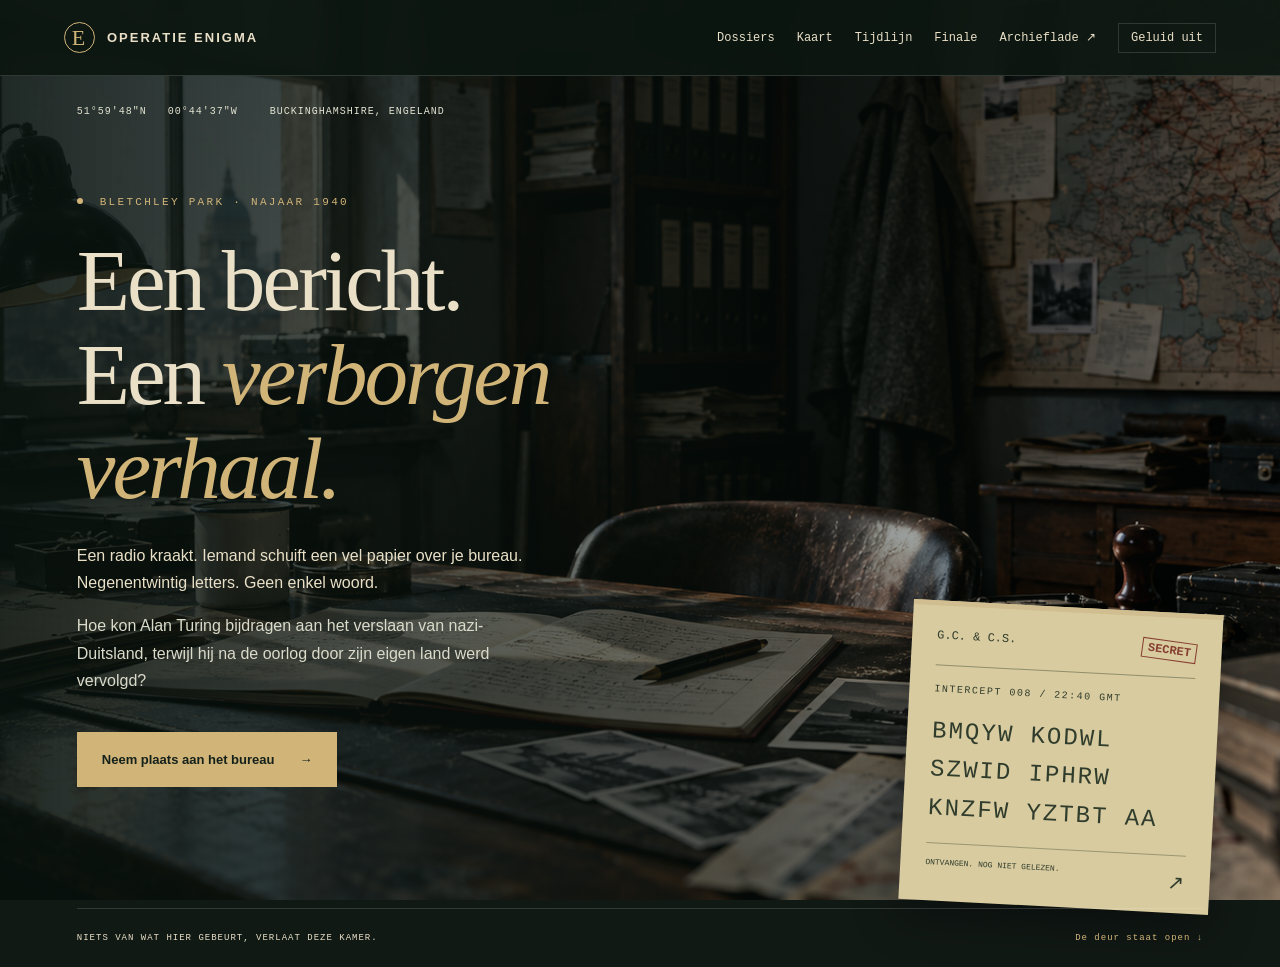
==== commit f2bd256f: "Add files via upload" ====
--- a/index.html
+++ b/index.html
@@ -1,19 +1,18 @@
 <!doctype html>
-<html lang="nl"><head><meta charset="utf-8"><meta name="viewport" content="width=device-width,initial-scale=1"><meta name="theme-color" content="#101c1a"><meta name="description" content="Bletchley Park, 1940. Een historische onderzoekservaring voor de Pabo, met vijf onderzoeken, primaire bronnen en een finale met een externe Enigma-app."><title>Operatie Enigma — De nachtdienst</title><link rel="stylesheet" href="style.css"><script src="sources.js" defer></script><script src="research.js" defer></script><script src="app.js" defer></script><script src="geography.js" defer></script><script src="closing.js" defer></script></head>
-<body><a class="skip" href="#main">Naar de inhoud</a>
-<header class="topbar"><a class="brand" href="#aankomst"><span class="brand-mark" aria-hidden="true">E</span> OPERATIE ENIGMA <small>PABO / DE NACHTDIENST</small></a><nav aria-label="Hoofdnavigatie"><a href="#werkruimte">Werkruimte</a><a href="#tijdlijn">Tijdlijn</a><button id="drawer-open">Archieflade <span aria-hidden="true">↗</span></button><button id="sound" aria-pressed="false" aria-label="Geluid inschakelen">Geluid uit</button></nav></header>
+<html lang="nl"><head><meta charset="utf-8"><meta name="viewport" content="width=device-width,initial-scale=1"><meta name="theme-color" content="#101c1a"><meta name="description" content="Bletchley Park, 1940. Onderzoek de geschiedenis achter Alan Turing en Enigma."><title>Operatie Enigma</title><link rel="stylesheet" href="style.css"><link rel="stylesheet" href="pages.css"><script src="sources.js" defer></script><script src="research.js" defer></script><script src="app.js" defer></script><script src="geography.js" defer></script><script src="closing.js" defer></script><script src="routing.js" defer></script></head>
+<body data-view="home"><a class="skip" href="#main">Naar de inhoud</a>
+<header class="topbar"><a class="brand" href="index.html"><span class="brand-mark" aria-hidden="true">E</span> OPERATIE ENIGMA </a><nav aria-label="Hoofdnavigatie"><a href="bureau.html">Dossiers</a><a href="kaart.html">Kaart</a><a href="tijdlijn.html">Tijdlijn</a><a href="finale.html">Finale</a><button id="drawer-open">Archieflade <span aria-hidden="true">↗</span></button><button id="sound" aria-pressed="false" aria-label="Geluid inschakelen">Geluid uit</button></nav></header>
 <main id="main">
-<section id="aankomst" class="arrival"><div class="coords">51°59′48″N &nbsp; 00°44′37″W <span>BUCKINGHAMSHIRE, ENGELAND</span></div><div class="hero-copy"><p class="eyebrow"><i></i> BLETCHLEY PARK · NAJAAR 1940</p><h1>De nacht heeft<br>een <em>geheim.</em></h1><p class="intro">Een radio kraakt. Iemand schuift een vel papier over je bureau. Negenentwintig letters. Geen enkel woord.</p><p class="intro muted">Hoe kon Alan Turing bijdragen aan het verslaan van nazi-Duitsland, terwijl hij na de oorlog door zijn eigen land werd vervolgd?</p><a class="primary" href="#werkruimte">Neem plaats aan het bureau <span>→</span></a><div class="hero-meta">5 onderzoeken <span>·</span> 1 onderschept bericht <span>·</span> Pabo</div></div>
-<div class="hero-art"><div class="lightcone"></div><img src="assets/machine.svg" class="hero-machine" alt="Getekende Enigma in een geopende houten kist, met rotoren, lampjes en toetsen"><button class="telegram" id="intercept-open"><span class="telegram-head">G.C. & C.S. <b>SECRET</b></span><span class="small-label">INTERCEPT 008 / 22:40 GMT</span><strong>BMQYW KODWL<br>SZWID IPHRW<br>KNZFW YZTBT AA</strong><span class="telegram-foot">ONTVANGEN. NOG NIET GELEZEN. <span>↗</span></span></button><span class="art-note">Educatieve enscenering · fictief oefentelegram</span></div>
-<div class="arrival-bottom"><span>NIETS VAN WAT HIER GEBEURT, VERLAAT DEZE KAMER.</span><a href="#werkruimte">De deur staat open ↓</a></div></section>
-<section class="room-section" id="werkruimte" aria-labelledby="room-title"><div class="section-heading"><div><p class="eyebrow">01 — DE WERKRUIMTE</p><h2 id="room-title">Kijk goed.<br><em>Alles vertelt iets.</em></h2></div><div><p>In Bletchley Park werden onderschepte berichten onderzocht. Wiskundigen, operators en administratieve medewerkers waren van elkaar afhankelijk.</p><p class="muted">Verken de vijf voorwerpen. Elk opent een historisch dossier. De kamer is een vrije illustratie, geen reconstructie van één specifieke hut.</p></div></div>
-<div class="room-stage"><img src="assets/room.svg" alt="Een verduisterde werkruimte met een raam, wandkaart, lamp, documenten en Enigma op een houten bureau"><button class="hotspot h1" data-case="1"><b>02</b><span>Alan Turing: mens en wiskundige</span></button><button class="hotspot h2" data-case="3"><b>04</b><span>Enigma, Bombe en Colossus</span></button><button class="hotspot h3" data-case="2"><b>03</b><span>Internationale samenwerking</span></button><button class="hotspot h4" data-case="4"><b>05</b><span>Vervolging en erkenning</span></button><button class="hotspot h5" data-case="0"><b>01</b><span>Europa in oorlog</span></button><div class="room-caption">HET BUREAU / OBJECTEN AANRAKEN TOEGESTAAN</div></div>
+<section id="aankomst" class="arrival"><div class="coords">51°59′48″N &nbsp; 00°44′37″W <span>BUCKINGHAMSHIRE, ENGELAND</span></div><div class="hero-copy"><p class="eyebrow"><i></i> BLETCHLEY PARK · NAJAAR 1940</p><h1>Een bericht.<br>Een <em>verborgen verhaal.</em></h1><p class="intro">Een radio kraakt. Iemand schuift een vel papier over je bureau. Negenentwintig letters. Geen enkel woord.</p><p class="intro muted">Hoe kon Alan Turing bijdragen aan het verslaan van nazi-Duitsland, terwijl hij na de oorlog door zijn eigen land werd vervolgd?</p><a class="primary" href="bureau.html">Neem plaats aan het bureau <span>→</span></a></div>
+<div class="hero-art"><button class="telegram" id="intercept-open"><span class="telegram-head">G.C. & C.S. <b>SECRET</b></span><span class="small-label">INTERCEPT 008 / 22:40 GMT</span><strong>BMQYW KODWL<br>SZWID IPHRW<br>KNZFW YZTBT AA</strong><span class="telegram-foot">ONTVANGEN. NOG NIET GELEZEN. <span>↗</span></span></button></div>
+<div class="arrival-bottom"><span>NIETS VAN WAT HIER GEBEURT, VERLAAT DEZE KAMER.</span><a href="bureau.html">De deur staat open ↓</a></div></section>
+<section class="room-section" id="werkruimte" aria-labelledby="room-title"><div class="section-heading"><div><p class="eyebrow">01 — DE WERKRUIMTE</p><h2 id="room-title">Het bureau.<br><em>Open een dossier.</em></h2></div><div><p>In Bletchley Park werden onderschepte berichten onderzocht. Wiskundigen, operators en administratieve medewerkers waren van elkaar afhankelijk.</p><p class="muted">Kies een dossier en volg de sporen. </p></div></div>
 <div class="route-line" aria-label="Onderzoeksroute" id="route"></div><div class="room-bottom"><p id="progress" aria-live="polite">0 van 5 onderzoeken vastgelegd</p><button id="continue" class="text-button">Begin met onderzoek 01 →</button></div></section>
 <section id="tijdlijn" class="timeline-section"><div class="section-heading"><div><p class="eyebrow">02 — VOOR EN NA DEZE NACHT</p><h2>Een code heeft<br><em>een voorgeschiedenis.</em></h2></div><p>De klok in de kamer staat op 1940. Deze tijdlijn kijkt ook terug én vooruit. Kies een jaar en volg het spoor van kennis, geheimhouding en erkenning.</p></div><div id="years" class="years" aria-label="Jaren op de tijdlijn"></div><article id="time-detail" class="time-detail" aria-live="polite"></article></section>
-<section id="finale" class="finale-section"><p class="eyebrow">03 — DE LAATSTE TRANSMISSIE</p><h2>Nu is het<br><em>aan jullie.</em></h2><p class="finale-intro">Leg jullie voorlopige antwoord op de centrale vraag op tafel. Gebruik daarna de vijf sleutelkaarten uit de fysieke box om het oefentelegram te lezen met Mininigma op de tablet.</p><div id="key-strips" class="key-strips"></div><div class="finale-layout external-finale"><div class="dispatch-paper"><p class="eyebrow">OVERDRACHT AAN DE OPERATOR</p><h3>De sleutel ligt hier.<br>De machine staat klaar.</h3><p>Open Mininigma op de tablet. Houd de sleutelkaarten en het telegram naast het apparaat. Een groepslid stelt in, een ander leest de kaarten en controleert.</p><ol class="operator-steps"><li>Kies in Mininigma een model met drie rotoren en stekkerbord: Enigma I of M3. Gebruik de gewone reflector C, niet een dunne M4-reflector.</li><li>Neem de vijf sleutelstroken over, steeds van links naar rechts. Ringstand en startpositie zijn niet hetzelfde.</li><li>Verbind alle tien stekkerparen. Voer daarna het telegram in; spaties zijn niet nodig. Herstel vóór een nieuwe poging steeds de beginstand.</li><li>Lees de uitkomst en keer terug naar deze kamer.</li></ol><a class="primary" id="external-enigma" href="https://apps.apple.com/ca/app/mininigma-enigma-simulator/id334855344" target="_blank" rel="noopener">Mininigma · informatie over de tabletapp ↗</a><p class="note-hint">Start de al geïnstalleerde app zelf op je tablet. Deze link opent de appinformatie en start geen machine. De website rekent het telegram niet voor je uit.</p><p><a class="text-button" href="https://cryptii.com/pipes/enigma-machine/" target="_blank" rel="noopener">Liever in de browser? Open de geteste M3 met stekkerbord ↗</a></p><p class="note-hint">Cryptii: kies Model Enigma M3 en gebruik de velden Position, Ring en Plugboard. Neem de instellingen zelf over uit de fysieke kaarten.</p><details><summary>De Engelse instellingen herkennen</summary><dl><dt>Left / Middle / Right rotor</dt><dd>Linker / middelste / rechter rotor</dd><dt>Ring settings</dt><dd>Ringstand</dd><dt>Start position</dt><dd>Startpositie</dd><dt>Reflector</dt><dd>Reflector</dd><dt>Plugboard pairs</dt><dd>Stekkerparen</dd><dt>Input / Output</dt><dd>Invoer / uitkomst</dd></dl></details></div><aside class="output-paper"><span class="small-label">INTERCEPT 008 / FICTIEF OEFENBERICHT</span><label for="telegram-copy">Het onderschepte telegram</label><textarea id="telegram-copy" rows="3" readonly spellcheck="false">BMQYWKODWLSZWIDIPHRWKNZFWYZTBTAA</textarea><button id="copy-telegram" class="primary">Kopieer het telegram</button><p id="copy-status" role="status"></p><h3>Terug van de machine?</h3><p>Voer hieronder de ontcijferde tekst in. Spaties en leestekens maken niet uit. De juiste boodschap opent de getuigenenvelop.</p><form id="return-form"><label for="return-message">Jullie ontcijferde bericht</label><textarea id="return-message" rows="3" required spellcheck="false" autocomplete="off"></textarea><button class="primary" type="submit">Controleer het bericht →</button><p id="return-status" role="status"></p></form><button id="witness-open" class="primary" hidden>Nabespreking bij de envelop GETUIGEN →</button></aside></div></section>
-<footer><span class="brand">OPERATIE ENIGMA</span><p>Een historische onderzoekservaring voor de Pabo.<br>Scènes en oefeningen zijn hedendaags; authentieke bronnen zijn afzonderlijk aangeduid.</p><button class="text-button" id="credits-open">Bronnen & verantwoording ↗</button></footer></main>
+<section id="finale" class="finale-section"><p class="eyebrow">03 — DE LAATSTE TRANSMISSIE</p><h2>Nu is het<br><em>aan jullie.</em></h2><p class="finale-intro">Leg jullie voorlopige antwoord op de centrale vraag op tafel. Gebruik daarna de vijf sleutelkaarten uit het fysieke dossier om het oefentelegram te lezen met Mininigma op de tablet.</p><div id="key-strips" class="key-strips"></div><div class="finale-layout external-finale"><div class="dispatch-paper"><p class="eyebrow">OVERDRACHT AAN DE OPERATOR</p><h3>De sleutel ligt hier.<br>De machine staat klaar.</h3><p>Open Mininigma op de tablet. Houd de sleutelkaarten en het telegram naast het apparaat. Een groepslid stelt in, een ander leest de kaarten en controleert.</p><ol class="operator-steps"><li>Kies in Mininigma een model met drie rotoren en stekkerbord: Enigma I of M3. Gebruik de gewone reflector C, niet een dunne M4-reflector.</li><li>Neem de vijf sleutelstroken over, steeds van links naar rechts. Ringstand en startpositie zijn niet hetzelfde.</li><li>Verbind alle tien stekkerparen. Voer daarna het telegram in; spaties zijn niet nodig. Herstel vóór een nieuwe poging steeds de beginstand.</li><li>Lees de uitkomst en keer terug naar deze kamer.</li></ol><a class="primary" id="external-enigma" href="https://apps.apple.com/ca/app/mininigma-enigma-simulator/id334855344" target="_blank" rel="noopener">Mininigma · informatie over de tabletapp ↗</a><p class="note-hint">Open Mininigma op de tablet en neem de sleutelkaarten over.</p><p><a class="text-button" href="https://cryptii.com/pipes/enigma-machine/" target="_blank" rel="noopener">Open de M3 in je browser ↗</a></p><p class="note-hint">Cryptii: kies Model Enigma M3 en gebruik de velden Position, Ring en Plugboard. Neem de instellingen zelf over uit de fysieke kaarten.</p><details><summary>De Engelse instellingen herkennen</summary><dl><dt>Left / Middle / Right rotor</dt><dd>Linker / middelste / rechter rotor</dd><dt>Ring settings</dt><dd>Ringstand</dd><dt>Start position</dt><dd>Startpositie</dd><dt>Reflector</dt><dd>Reflector</dd><dt>Plugboard pairs</dt><dd>Stekkerparen</dd><dt>Input / Output</dt><dd>Invoer / uitkomst</dd></dl></details></div><aside class="output-paper"><span class="small-label">INTERCEPT 008</span><label for="telegram-copy">Het onderschepte telegram</label><textarea id="telegram-copy" rows="3" readonly spellcheck="false">BMQYWKODWLSZWIDIPHRWKNZFWYZTBTAA</textarea><button id="copy-telegram" class="primary">Kopieer het telegram</button><p id="copy-status" role="status"></p><h3>Terug van de machine?</h3><p>Voer hieronder de ontcijferde tekst in. Spaties en leestekens maken niet uit. De juiste boodschap opent de getuigenenvelop.</p><form id="return-form"><label for="return-message">Jullie ontcijferde bericht</label><textarea id="return-message" rows="3" required spellcheck="false" autocomplete="off"></textarea><button class="primary" type="submit">Controleer het bericht →</button><p id="return-status" role="status"></p></form><button id="witness-open" class="primary" hidden>Nabespreking bij de envelop GETUIGEN →</button></aside></div></section>
+<footer><a class="brand" href="bureau.html">OPERATIE ENIGMA</a><button class="text-button" id="credits-open">Bronnen & verantwoording ↗</button></footer></main>
 <dialog id="case-dialog" class="case-dialog" aria-labelledby="case-title"><button class="close" data-close aria-label="Onderzoek sluiten">×</button><div id="case-body"></div></dialog>
-<dialog id="drawer" class="drawer" aria-labelledby="drawer-title"><button class="close" data-close aria-label="Archieflade sluiten">×</button><p class="eyebrow">ALLEEN ALS JE PAPIER NODIG HEBT</p><h2 id="drawer-title">De archieflade.</h2><p>De oorspronkelijke Pabo-bestanden, ongewijzigd. Hun oude indeling wijkt af van de vijf nieuwe digitale dossiers. De website bevat de interactieve route; deze bladen ondersteunen het werken aan tafel.</p><div id="print-links"></div><h3>Je onderzoeksnotities</h3><p>Notities blijven in deze browser. Sla ze ook als tekstbestand op om ze te bewaren of in te leveren.</p><button id="download-notes" class="primary">Download mijn veldboek</button><p id="storage-status" class="muted"></p></dialog>
+<dialog id="drawer" class="drawer" aria-labelledby="drawer-title"><button class="close" data-close aria-label="Archieflade sluiten">×</button><p class="eyebrow">HET FYSIEKE DOSSIER</p><h2 id="drawer-title">De archieflade.</h2><div id="print-links"></div><h3>Je onderzoeksnotities</h3><p>Notities blijven in deze browser. Sla ze ook als tekstbestand op om ze te bewaren of in te leveren.</p><button id="download-notes" class="primary">Download mijn veldboek</button><p id="storage-status" class="muted"></p></dialog>
 <dialog id="reader" class="reader-dialog" aria-labelledby="reader-title"><button class="close" data-close aria-label="Leeshulp sluiten">×</button><div id="reader-body"></div></dialog>
-<dialog id="info" class="info-dialog" aria-labelledby="info-title"><button class="close" data-close aria-label="Venster sluiten">×</button><div id="info-body"></div></dialog><noscript><p class="noscript">Schakel JavaScript in om de onderzoeken en de Enigma te gebruiken. De Pabo-printbladen staan in de map print.</p></noscript>
+<dialog id="info" class="info-dialog" aria-labelledby="info-title"><button class="close" data-close aria-label="Venster sluiten">×</button><div id="info-body"></div></dialog><noscript><p class="noscript">Schakel JavaScript in om de onderzoeken en de Enigma te gebruiken. De printbladen staan in de map print.</p></noscript>
 </body></html>
--- a/pages.css
+++ b/pages.css
@@ -0,0 +1,8 @@
+
+body{background:#111915 url('assets/achtergrond.png') center/cover fixed no-repeat;isolation:isolate;min-height:100svh}body:before{content:'';position:fixed;inset:0;background:#09130ed6;z-index:-1;pointer-events:none}body[data-view=home]:before,body[data-view=bureau]:before{background:linear-gradient(90deg,#08120ee6,#08120e99 50%,#08120e25)}main>section{display:none!important}main>section.route-visible:not([hidden]){display:block!important}.route-hidden{display:none!important}.topbar{background:#0d1711e8;backdrop-filter:blur(12px);padding:22px 5%;gap:25px}.topbar .brand{white-space:nowrap}.topbar nav{gap:22px}.topbar nav a[aria-current=page]{color:var(--gold);border-bottom:1px solid}footer{padding:30px 5%;background:#0c1711bf;display:flex;justify-content:space-between;gap:20px}footer .brand{font-size:11px}body[data-view=home] footer{display:none}body[data-view=bureau] footer{background:transparent;border-top:0}.arrival{min-height:calc(100svh - 85px);height:auto;max-height:none;background:none!important;padding-bottom:100px}.arrival:after{display:none}.coords{left:6%;top:30px;color:#e2e3d2}.hero-copy{padding:120px 0 80px 6%;width:62%;max-width:900px}.hero-copy h1{font-size:clamp(66px,6.8vw,105px);letter-spacing:-3px;line-height:1.08}.hero-copy .intro{font-size:16px;max-width:465px}.hero-copy .muted{color:#dadbca}.hero-art{position:absolute;right:5%;top:auto;bottom:60px;width:310px;height:auto}.telegram{position:relative!important;left:auto;bottom:auto;width:100%;transform:rotate(3deg);box-shadow:0 15px 45px #0006}.telegram:hover{transform:rotate(1deg) translateY(-4px)}.arrival-bottom{width:88%;left:6%;bottom:0;font-size:9px}.room-section{background:none;padding:55px 6% 40px;max-width:1200px;min-height:calc(100svh - 150px)}.room-section .section-heading{display:block;margin-bottom:30px;max-width:620px}.room-section h2{font-size:64px}.room-section .section-heading p{font-size:14px;color:#d1d4c1}.room-section .section-heading .muted{display:none}.route-line{display:block;max-width:650px;margin-top:35px}.dossier-link{display:flex;align-items:center;gap:24px;border-top:1px solid #e9e0c750;padding:18px 4px;text-decoration:none;font:25px/1.3 var(--serif);color:#efe5cb}.dossier-link:last-child{border-bottom:1px solid #e9e0c750}.dossier-link>span:nth-child(2){flex:1}.dossier-link .file-number{font:11px var(--mono);color:var(--gold);letter-spacing:2px}.dossier-link>span:last-child{font:20px var(--mono);color:var(--gold)}.dossier-link:hover{background:#10261a80}.room-bottom{max-width:650px;font-size:11px;color:#cbd1bb}.page-trail{display:flex;gap:12px;align-items:center;flex-wrap:wrap;margin-bottom:35px;font:11px/1.7 var(--mono);color:var(--muted)}.page-trail a{padding:0}.page-trail strong{font-weight:normal;color:var(--gold)}.dossier-page{padding:45px 5% 0;max-width:1300px;margin:auto}.dossier-page #case-body{background:#e9e0c7;color:#24372a;padding:55px;box-shadow:0 20px 50px #0005;border-top:4px solid #b7a680}.dossier-page #case-title{font-size:clamp(42px,4.5vw,68px);letter-spacing:-1.8px;max-width:950px;margin:0 0 25px}.dossier-page .eyebrow{color:#7f6035}.dossier-page .case-lead{max-width:900px}.dossier-page .case-split{gap:40px;margin-top:40px}.dossier-page a{color:#36513a}.dossier-page textarea,.dossier-page select{color:#263c2d;background:#f5f0de;border-color:#9ca386}.dossier-navigation{display:flex;justify-content:space-between;align-items:center;gap:20px;padding:30px 0;font:12px var(--mono)}.dossier-page .dossier-navigation a{color:var(--gold)}.case-footer{border-top:1px solid #89927560;margin-top:30px;padding-top:25px}.case-footer .primary{background:#314a35;color:var(--paper);border-color:#314a35}.dossier-page .text-button{color:#755b32!important}.source-sheet{box-shadow:none;background:#ddd4b8;border-color:#b5ac8e}.source-sheet .source-actions{gap:16px}.source-sheet .source-actions a{font-size:11px}.source-sheet>small{font-size:10px;line-height:1.7}.source-actions{align-items:start}.reader-dialog .translation-help,.reader-dialog .reader-label{display:none}.geography,.timeline-section,.finale-section,.closing-section{max-width:1200px;margin:0 auto;padding:45px 6% 70px;background:none}.timeline-section{background:#e9e0c7!important;color:#25372a;margin:40px auto 60px;max-width:1100px;padding:45px 55px}.timeline-section .page-trail{color:#6d765d}.timeline-section .page-trail strong{color:#735b35}.timeline-section .section-heading{gap:6%;align-items:start}.timeline-section h2{font-size:52px}.timeline-section .time-detail{grid-template-columns:1fr 3fr}.geography h2{font-size:64px}.geography>p{color:#d3d6c0}#europe-map{width:100%;height:520px;border:1px solid #c9c6aa;display:block;background:#d8e2cf}.map-credit{font:10px/1.8 var(--mono);color:var(--muted);margin:12px 0 28px}.map-credit a{color:inherit}.geography #place-detail{min-height:0;max-width:850px;padding:20px 0 10px}.geography .source-actions{margin-bottom:25px}.map-controls button{background:#14291bdd}.map-controls button[aria-pressed=true]{background:#d1b478}.finale-section h2{font-size:72px}.finale-layout{grid-template-columns:1.2fr 1fr;gap:7%}.dispatch-paper{background:#0d1e14af;padding:25px 28px;border-top:1px solid var(--gold)}.dispatch-paper h3{font-size:36px}.dispatch-paper>p:not(.eyebrow),.dispatch-paper li{font-size:13px}.key-strip{background:#0d1e14a8;min-width:140px;font-size:10px}.external-finale .output-paper{transform:none}.closing-section{max-width:1300px}.closing-section .closing-document{transform:none}
+@media(max-width:1050px){.topbar{align-items:start;flex-direction:column;gap:12px;padding:18px 5%}.topbar nav{gap:20px;flex-wrap:wrap}.hero-copy{width:65%;padding-top:110px}.hero-copy h1{font-size:75px}.hero-art{right:3%;width:270px;bottom:55px}.hero-copy .intro{max-width:360px;font-size:15px}.dossier-page #case-body{padding:40px}.dossier-page .case-split{gap:28px}.room-section h2{font-size:56px}.timeline-section{margin:30px 4%;padding:35px}.timeline-section h2{font-size:44px}}
+@media(max-width:760px){body{background-attachment:scroll;background-position:53% top}body:before{background:#09130ed9}body[data-view=home]:before{background:linear-gradient(180deg,#0a1517a0,#08120ee0)}body[data-view=bureau]:before{background:#08120ebd}.topbar{padding:17px 6%;gap:16px}.topbar nav{gap:15px;width:100%;align-items:center}.topbar nav a,.topbar nav button{font-size:10px}.topbar .brand{font-size:12px}.topbar #sound{padding:4px 8px}.arrival{padding-bottom:100px;min-height:calc(100svh - 125px)}.coords{top:25px;left:6%;font-size:8px}.hero-copy{padding:85px 6% 0;width:100%;max-width:none}.hero-copy h1{font-size:clamp(50px,12vw,75px);letter-spacing:-2px}.hero-copy .intro{max-width:460px;font-size:14px}.hero-copy .eyebrow{font-size:9px}.hero-copy>.primary{margin-top:16px}.hero-art{position:relative;top:auto;right:auto;bottom:auto;width:240px;height:auto;margin:40px 8% 0 auto}.hero-art .telegram{padding:18px;width:100%;transform:rotate(2deg)}.telegram strong{font-size:19px}.arrival-bottom{width:88%;font-size:8px}.room-section{padding:35px 6% 45px}.room-section h2{font-size:45px}.room-section .section-heading>div:last-child{margin-top:15px}.dossier-link{font-size:23px;padding:18px 0;gap:17px}.room-bottom{margin-top:22px;gap:6px}.page-trail{font-size:10px;margin-bottom:25px;gap:8px}.dossier-page{padding:28px 4% 0}.dossier-page #case-body{padding:30px 22px;border-top-width:3px}.dossier-page #case-title{font-size:37px;letter-spacing:-1px}.dossier-page .case-lead{font-size:20px}.dossier-page .case-split{display:block;margin-top:25px}.dossier-page h3{font-size:28px}.dossier-navigation{flex-wrap:wrap;gap:20px}.dossier-page .dossier-navigation a{font-size:10px}.dossier-navigation a:nth-child(2){order:3;width:100%;text-align:center}.dossier-page textarea{font-size:16px}.dossier-page .source-sheet{padding:22px}.geography{padding:30px 6% 55px}.geography h2{font-size:45px}#europe-map{height:430px}.timeline-section{margin:25px 4% 45px;padding:28px 22px}.timeline-section .section-heading{display:block}.timeline-section h2{font-size:38px}.timeline-section .time-detail{display:block}.timeline-section .time-year{font-size:70px}.timeline-section .years button{font-size:17px;padding:10px 8px}.finale-section{padding:30px 6% 55px}.finale-section h2{font-size:56px}.finale-layout{display:block}.dispatch-paper{padding:24px 20px}.dispatch-paper h3{font-size:31px}.external-finale .output-paper{margin-top:30px;padding:24px}.closing-section{padding:30px 4% 55px}.closing-section .closing-heading{padding:0 2%}.closing-section .closing-heading h2{font-size:39px}.closing-section .closing-document{padding:24px 20px}.closing-layout{display:block}.closing-margin{border:0;border-bottom:1px solid #81877050;padding:0 0 22px;margin-bottom:25px}.closing-margin ol,.closing-origin{display:none}.closing-number{float:left;font-size:60px;margin-right:18px}.closing-margin h3{font-size:28px}.closing-sources{grid-template-columns:1fr}.closing-form legend{font-size:23px}.closing-form textarea{font-size:16px}footer{padding:25px 6%;flex-wrap:wrap}}
+
+.locked-page{padding:65px 6%;min-height:70svh;max-width:1000px}.closing-section>.page-trail{margin-bottom:40px}
+
+.dossier-page #case-title:focus{outline:none}
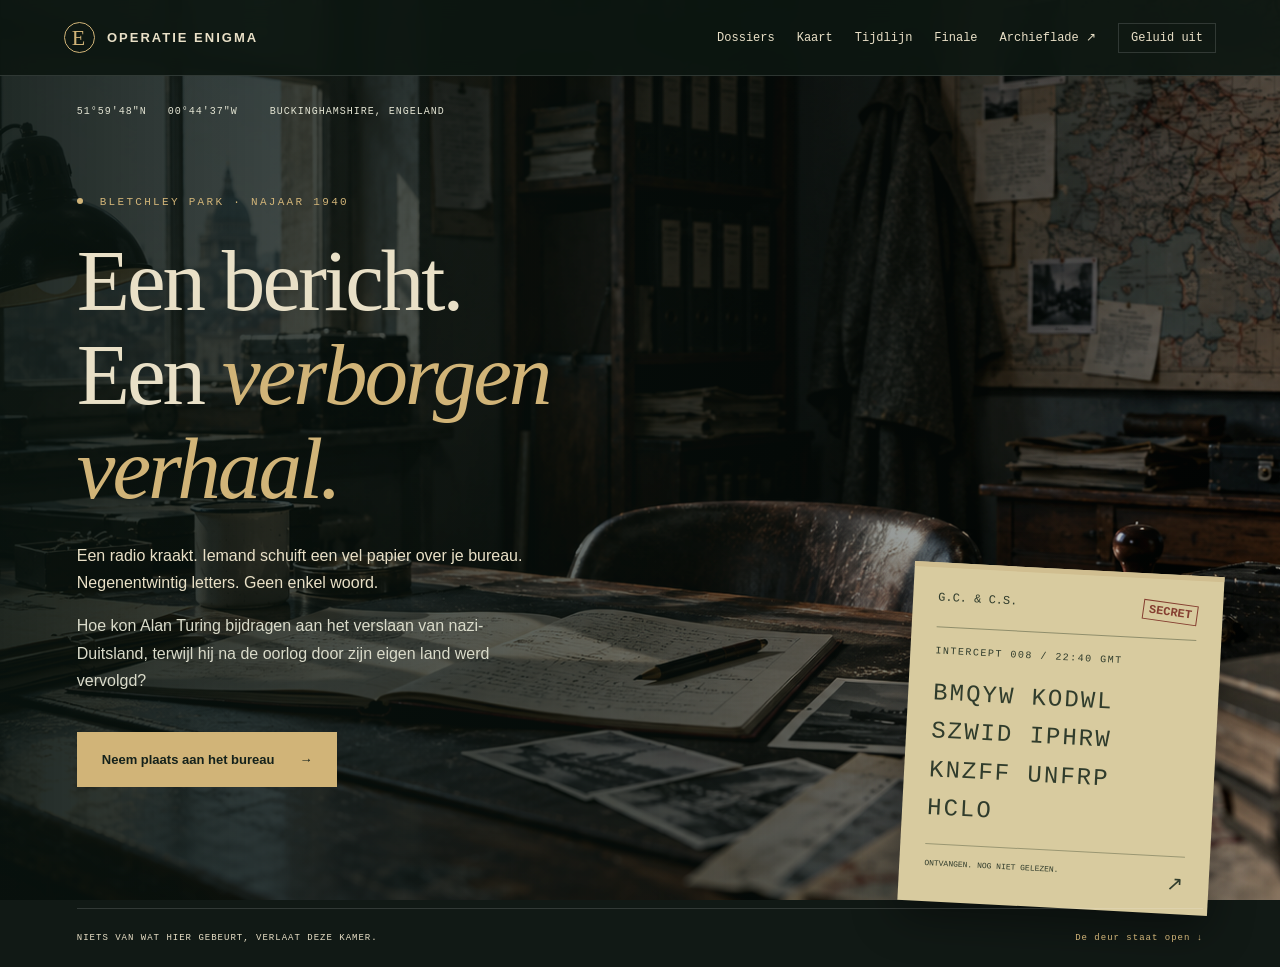
==== commit ca9f25b1: "Add files via upload" ====
--- a/index.html
+++ b/index.html
@@ -1,15 +1,15 @@
 <!doctype html>
-<html lang="nl"><head><meta charset="utf-8"><meta name="viewport" content="width=device-width,initial-scale=1"><meta name="theme-color" content="#101c1a"><meta name="description" content="Bletchley Park, 1940. Onderzoek de geschiedenis achter Alan Turing en Enigma."><title>Operatie Enigma</title><link rel="stylesheet" href="style.css"><link rel="stylesheet" href="pages.css"><script src="sources.js" defer></script><script src="research.js" defer></script><script src="app.js" defer></script><script src="geography.js" defer></script><script src="closing.js" defer></script><script src="routing.js" defer></script></head>
+<html lang="nl"><head><meta charset="utf-8"><meta name="viewport" content="width=device-width,initial-scale=1"><meta name="theme-color" content="#101c1a"><meta name="description" content="Bletchley Park, 1940. Onderzoek de geschiedenis achter Alan Turing en Enigma."><title>Operatie Enigma</title><link rel="stylesheet" href="style.css"><link rel="stylesheet" href="pages.css"><script src="sources.js" defer></script><script src="research.js" defer></script><script src="app.js" defer></script><script src="geography.js" defer></script><script src="closing.js" defer></script><script src="routing.js" defer></script><link rel="stylesheet" href="finish.css"></head>
 <body data-view="home"><a class="skip" href="#main">Naar de inhoud</a>
 <header class="topbar"><a class="brand" href="index.html"><span class="brand-mark" aria-hidden="true">E</span> OPERATIE ENIGMA </a><nav aria-label="Hoofdnavigatie"><a href="bureau.html">Dossiers</a><a href="kaart.html">Kaart</a><a href="tijdlijn.html">Tijdlijn</a><a href="finale.html">Finale</a><button id="drawer-open">Archieflade <span aria-hidden="true">↗</span></button><button id="sound" aria-pressed="false" aria-label="Geluid inschakelen">Geluid uit</button></nav></header>
 <main id="main">
 <section id="aankomst" class="arrival"><div class="coords">51°59′48″N &nbsp; 00°44′37″W <span>BUCKINGHAMSHIRE, ENGELAND</span></div><div class="hero-copy"><p class="eyebrow"><i></i> BLETCHLEY PARK · NAJAAR 1940</p><h1>Een bericht.<br>Een <em>verborgen verhaal.</em></h1><p class="intro">Een radio kraakt. Iemand schuift een vel papier over je bureau. Negenentwintig letters. Geen enkel woord.</p><p class="intro muted">Hoe kon Alan Turing bijdragen aan het verslaan van nazi-Duitsland, terwijl hij na de oorlog door zijn eigen land werd vervolgd?</p><a class="primary" href="bureau.html">Neem plaats aan het bureau <span>→</span></a></div>
-<div class="hero-art"><button class="telegram" id="intercept-open"><span class="telegram-head">G.C. & C.S. <b>SECRET</b></span><span class="small-label">INTERCEPT 008 / 22:40 GMT</span><strong>BMQYW KODWL<br>SZWID IPHRW<br>KNZFW YZTBT AA</strong><span class="telegram-foot">ONTVANGEN. NOG NIET GELEZEN. <span>↗</span></span></button></div>
+<div class="hero-art"><button class="telegram" id="intercept-open"><span class="telegram-head">G.C. & C.S. <b>SECRET</b></span><span class="small-label">INTERCEPT 008 / 22:40 GMT</span><strong>BMQYW KODWL<br>SZWID IPHRW<br>KNZFF UNFRP<br>HCLO</strong><span class="telegram-foot">ONTVANGEN. NOG NIET GELEZEN. <span>↗</span></span></button></div>
 <div class="arrival-bottom"><span>NIETS VAN WAT HIER GEBEURT, VERLAAT DEZE KAMER.</span><a href="bureau.html">De deur staat open ↓</a></div></section>
 <section class="room-section" id="werkruimte" aria-labelledby="room-title"><div class="section-heading"><div><p class="eyebrow">01 — DE WERKRUIMTE</p><h2 id="room-title">Het bureau.<br><em>Open een dossier.</em></h2></div><div><p>In Bletchley Park werden onderschepte berichten onderzocht. Wiskundigen, operators en administratieve medewerkers waren van elkaar afhankelijk.</p><p class="muted">Kies een dossier en volg de sporen. </p></div></div>
 <div class="route-line" aria-label="Onderzoeksroute" id="route"></div><div class="room-bottom"><p id="progress" aria-live="polite">0 van 5 onderzoeken vastgelegd</p><button id="continue" class="text-button">Begin met onderzoek 01 →</button></div></section>
 <section id="tijdlijn" class="timeline-section"><div class="section-heading"><div><p class="eyebrow">02 — VOOR EN NA DEZE NACHT</p><h2>Een code heeft<br><em>een voorgeschiedenis.</em></h2></div><p>De klok in de kamer staat op 1940. Deze tijdlijn kijkt ook terug én vooruit. Kies een jaar en volg het spoor van kennis, geheimhouding en erkenning.</p></div><div id="years" class="years" aria-label="Jaren op de tijdlijn"></div><article id="time-detail" class="time-detail" aria-live="polite"></article></section>
-<section id="finale" class="finale-section"><p class="eyebrow">03 — DE LAATSTE TRANSMISSIE</p><h2>Nu is het<br><em>aan jullie.</em></h2><p class="finale-intro">Leg jullie voorlopige antwoord op de centrale vraag op tafel. Gebruik daarna de vijf sleutelkaarten uit het fysieke dossier om het oefentelegram te lezen met Mininigma op de tablet.</p><div id="key-strips" class="key-strips"></div><div class="finale-layout external-finale"><div class="dispatch-paper"><p class="eyebrow">OVERDRACHT AAN DE OPERATOR</p><h3>De sleutel ligt hier.<br>De machine staat klaar.</h3><p>Open Mininigma op de tablet. Houd de sleutelkaarten en het telegram naast het apparaat. Een groepslid stelt in, een ander leest de kaarten en controleert.</p><ol class="operator-steps"><li>Kies in Mininigma een model met drie rotoren en stekkerbord: Enigma I of M3. Gebruik de gewone reflector C, niet een dunne M4-reflector.</li><li>Neem de vijf sleutelstroken over, steeds van links naar rechts. Ringstand en startpositie zijn niet hetzelfde.</li><li>Verbind alle tien stekkerparen. Voer daarna het telegram in; spaties zijn niet nodig. Herstel vóór een nieuwe poging steeds de beginstand.</li><li>Lees de uitkomst en keer terug naar deze kamer.</li></ol><a class="primary" id="external-enigma" href="https://apps.apple.com/ca/app/mininigma-enigma-simulator/id334855344" target="_blank" rel="noopener">Mininigma · informatie over de tabletapp ↗</a><p class="note-hint">Open Mininigma op de tablet en neem de sleutelkaarten over.</p><p><a class="text-button" href="https://cryptii.com/pipes/enigma-machine/" target="_blank" rel="noopener">Open de M3 in je browser ↗</a></p><p class="note-hint">Cryptii: kies Model Enigma M3 en gebruik de velden Position, Ring en Plugboard. Neem de instellingen zelf over uit de fysieke kaarten.</p><details><summary>De Engelse instellingen herkennen</summary><dl><dt>Left / Middle / Right rotor</dt><dd>Linker / middelste / rechter rotor</dd><dt>Ring settings</dt><dd>Ringstand</dd><dt>Start position</dt><dd>Startpositie</dd><dt>Reflector</dt><dd>Reflector</dd><dt>Plugboard pairs</dt><dd>Stekkerparen</dd><dt>Input / Output</dt><dd>Invoer / uitkomst</dd></dl></details></div><aside class="output-paper"><span class="small-label">INTERCEPT 008</span><label for="telegram-copy">Het onderschepte telegram</label><textarea id="telegram-copy" rows="3" readonly spellcheck="false">BMQYWKODWLSZWIDIPHRWKNZFWYZTBTAA</textarea><button id="copy-telegram" class="primary">Kopieer het telegram</button><p id="copy-status" role="status"></p><h3>Terug van de machine?</h3><p>Voer hieronder de ontcijferde tekst in. Spaties en leestekens maken niet uit. De juiste boodschap opent de getuigenenvelop.</p><form id="return-form"><label for="return-message">Jullie ontcijferde bericht</label><textarea id="return-message" rows="3" required spellcheck="false" autocomplete="off"></textarea><button class="primary" type="submit">Controleer het bericht →</button><p id="return-status" role="status"></p></form><button id="witness-open" class="primary" hidden>Nabespreking bij de envelop GETUIGEN →</button></aside></div></section>
+<section id="finale" class="finale-section"><p class="eyebrow">03 — DE LAATSTE TRANSMISSIE</p><h2>Nu is het<br><em>aan jullie.</em></h2><p class="finale-intro">Leg jullie voorlopige antwoord op de centrale vraag op tafel. Gebruik daarna de vijf sleutelkaarten uit het fysieke dossier om het oefentelegram te lezen met Mininigma op de tablet.</p><div id="key-strips" class="key-strips"></div><div class="finale-layout external-finale"><div class="dispatch-paper"><p class="eyebrow">OVERDRACHT AAN DE OPERATOR</p><h3>De sleutel ligt hier.<br>De machine staat klaar.</h3><p>Open Mininigma op de tablet. Houd de sleutelkaarten en het telegram naast het apparaat. Een groepslid stelt in, een ander leest de kaarten en controleert.</p><ol class="operator-steps"><li>Kies in Mininigma een model met drie rotoren en stekkerbord: Enigma I of M3. Gebruik de gewone reflector C, niet een dunne M4-reflector.</li><li>Neem de vijf sleutelstroken over, steeds van links naar rechts. Ringstand en startpositie zijn niet hetzelfde.</li><li>Verbind alle tien stekkerparen. Voer daarna het telegram in; spaties zijn niet nodig. Herstel vóór een nieuwe poging steeds de beginstand.</li><li>Lees de uitkomst en keer terug naar deze kamer.</li></ol><a class="primary" id="external-enigma" href="https://apps.apple.com/ca/app/mininigma-enigma-simulator/id334855344" target="_blank" rel="noopener">Mininigma · informatie over de tabletapp ↗</a><p class="note-hint">Open Mininigma op de tablet en neem de sleutelkaarten over.</p><p><a class="text-button" href="https://cryptii.com/pipes/enigma-machine/" target="_blank" rel="noopener">Open de M3 in je browser ↗</a></p><p class="note-hint">Cryptii: kies Model Enigma M3 en gebruik de velden Position, Ring en Plugboard. Neem de instellingen zelf over uit de fysieke kaarten.</p><details><summary>De Engelse instellingen herkennen</summary><dl><dt>Left / Middle / Right rotor</dt><dd>Linker / middelste / rechter rotor</dd><dt>Ring settings</dt><dd>Ringstand</dd><dt>Start position</dt><dd>Startpositie</dd><dt>Reflector</dt><dd>Reflector</dd><dt>Plugboard pairs</dt><dd>Stekkerparen</dd><dt>Input / Output</dt><dd>Invoer / uitkomst</dd></dl></details></div><aside class="output-paper"><span class="small-label">INTERCEPT 008</span><label for="telegram-copy">Het onderschepte telegram</label><textarea id="telegram-copy" rows="3" readonly spellcheck="false">BMQYWKODWLSZWIDIPHRWKNZFFUNFRPHCLO</textarea><button id="copy-telegram" class="primary">Kopieer het telegram</button><p id="copy-status" role="status"></p><h3>Terug van de machine?</h3><p>Voer hieronder de ontcijferde tekst in. Spaties en leestekens maken niet uit. De juiste boodschap opent de envelop NA DE OORLOG.</p><form id="return-form"><label for="return-message">Jullie ontcijferde bericht</label><textarea id="return-message" rows="3" required spellcheck="false" autocomplete="off"></textarea><button class="primary" type="submit">Controleer het bericht →</button><p id="return-status" role="status"></p></form><button id="witness-open" class="primary" hidden>Nabespreking bij de envelop NA DE OORLOG →</button></aside></div></section>
 <footer><a class="brand" href="bureau.html">OPERATIE ENIGMA</a><button class="text-button" id="credits-open">Bronnen & verantwoording ↗</button></footer></main>
 <dialog id="case-dialog" class="case-dialog" aria-labelledby="case-title"><button class="close" data-close aria-label="Onderzoek sluiten">×</button><div id="case-body"></div></dialog>
 <dialog id="drawer" class="drawer" aria-labelledby="drawer-title"><button class="close" data-close aria-label="Archieflade sluiten">×</button><p class="eyebrow">HET FYSIEKE DOSSIER</p><h2 id="drawer-title">De archieflade.</h2><div id="print-links"></div><h3>Je onderzoeksnotities</h3><p>Notities blijven in deze browser. Sla ze ook als tekstbestand op om ze te bewaren of in te leveren.</p><button id="download-notes" class="primary">Download mijn veldboek</button><p id="storage-status" class="muted"></p></dialog>
--- a/pages.css
+++ b/pages.css
@@ -6,3 +6,14 @@
 .locked-page{padding:65px 6%;min-height:70svh;max-width:1000px}.closing-section>.page-trail{margin-bottom:40px}
 
 .dossier-page #case-title:focus{outline:none}
+
+.source-reading{margin:1.5rem 0}.source-reading h4{font:600 1rem Arial,sans-serif;letter-spacing:.05em}.source-reading p{line-height:1.75}.school-sources>.source-sheet{margin:1.4rem 0}.political-map{margin:2rem 0;background:#f8f5e7;color:#17312b;padding:1rem}.map-scroll{overflow:auto}.map-scroll img{display:block;width:100%;min-width:650px;height:auto}.political-map figcaption{font:14px/1.6 Arial,sans-serif;margin-top:1rem}.political-map a{color:#224f47}.bonus-link{display:block;margin:2rem 0;padding:1.2rem;border:1px solid #ae955e}.message-card{padding:clamp(1.3rem,4vw,3rem);background:#e9e4c9;color:#152e28;margin:2rem 0}.message-card textarea,.message-card input{display:block;width:100%;box-sizing:border-box;margin:.5rem 0 1.2rem}.message-card label{display:block;font-weight:bold}.message-card li{margin:1rem 0;line-height:1.7}.message-card .primary{color:#172d26}.message-card p{line-height:1.7}
+
+body[data-view=bureau],body[data-view^=dossier-]{background-image:url('assets/bureau.png')}
+
+.map-scroll img{min-width:900px}
+
+.skip-link{position:fixed;top:-100px;left:10px;z-index:999;background:#f1e9cc;color:#17352b;padding:12px}.skip-link:focus{top:10px}
+
+.source-sheet .source-photo{max-width:720px;margin:1.5rem 0}.source-sheet .source-photo img{display:block;width:100%;height:auto}.source-shelf>.source-sheet{margin:1.5rem 0}
+
--- a/finish.css
+++ b/finish.css
@@ -0,0 +1,129 @@
+/* Final reading and map treatment, shared by the three editions. */
+:root{--sheet:#e9e1c9;--sheet-ink:#263b31;--sheet-line:#8d90745c;--reading-font:18px}
+body[data-level="56"]{--reading-font:20px}
+body[data-level="78"]{--reading-font:19px}
+.source-sheet,.dossier-page .source-sheet{background:#e3dbc2;border:1px solid var(--sheet-line);box-shadow:none;padding:clamp(24px,3vw,38px);margin:0;color:var(--sheet-ink)}
+.source-heading{max-width:68ch;margin:0 0 22px;padding:0 0 18px;border-bottom:1px solid var(--sheet-line)}
+.source-sheet .source-heading .source-tag{font:11px/1.7 var(--mono,monospace);letter-spacing:.025em;color:#60694f;margin:0 0 10px;text-transform:none;overflow-wrap:anywhere}
+.dossier-page .source-sheet .source-heading h3,.source-sheet .source-heading h3{font:normal clamp(28px,2.6vw,35px)/1.2 var(--serif,Georgia,serif);letter-spacing:-.02em;margin:0;max-width:28ch}
+.source-sheet .source-reading{max-width:66ch;margin:0}
+.source-sheet .source-reading p,.dossier-page .source-sheet p,body[data-level="56"] .school-reading .source-sheet .source-reading p{font:normal var(--reading-font)/1.75 Arial,sans-serif;letter-spacing:0;margin:0 0 1em}
+.source-sheet>p{max-width:66ch}
+.source-shelf>.source-sheet,.school-sources>.source-sheet{margin:0 0 24px}
+.source-shelf>.source-sheet:last-child,.school-sources>.source-sheet:last-child{margin-bottom:0}
+.source-sheet .source-photo{max-width:720px;margin:0 0 26px}
+.source-sheet .source-photo img{width:100%;height:auto;display:block;filter:sepia(.18)}
+.source-sheet .source-photo figcaption{font:12px/1.65 Arial,sans-serif;color:#5e654f;margin-top:10px;max-width:72ch}
+.source-sheet blockquote{max-width:54ch;font:italic 21px/1.6 var(--serif,Georgia,serif);border-left:2px solid #8e966e;padding-left:18px;margin:0 0 8px}
+.source-sheet .translated-quote{font-size:15px;margin:0 0 24px;color:#53634b}
+.source-actions,.source-sheet .source-actions{display:flex;align-items:center;flex-wrap:wrap;gap:10px 20px;margin:24px 0 0;padding:18px 0 0;border-top:1px solid var(--sheet-line)}
+.source-actions a,.source-sheet .source-actions a,.reader-dialog .source-actions .primary{font:14px/1.5 Arial,sans-serif;letter-spacing:0;text-transform:none;color:#264b3c;background:none;box-shadow:none;padding:9px 0;border:0;border-bottom:1px solid #6b7a5f;text-decoration:none;min-height:40px;display:inline-flex;align-items:center}
+.source-actions a:hover,.source-sheet .source-actions a:hover{color:#142a20;border-color:#142a20}
+.source-actions .read-source{font:14px/1.5 Arial,sans-serif;padding:10px 15px;min-height:42px;background:#365140;border:1px solid #365140;color:#f4ecd6;letter-spacing:0}
+.source-actions .read-source:hover{background:#244333}
+.reader-dialog,.school-dialog{color:var(--sheet-ink);background:var(--sheet);border:1px solid #8e9074;border-radius:0;width:min(840px,calc(100vw - 32px));max-width:none;max-height:88svh;padding:36px 42px;box-sizing:border-box;box-shadow:0 28px 90px #0008;overflow:auto}
+.reader-dialog::backdrop,.school-dialog::backdrop{background:#07130dc9;backdrop-filter:blur(3px)}
+.reader-dialog .close,.school-dialog .close{position:sticky;float:right;top:0;right:auto;display:grid;place-items:center;width:42px;height:42px;min-width:42px;padding:0;margin:0 0 12px 18px;background:#284435;color:#f3ead2;border:1px solid #60765b;font:28px/1 Arial,sans-serif;z-index:2}
+.reader-dialog #reader-body,.school-dialog #modal-content{clear:both}
+.reader-dialog #reader-title,.school-dialog #modal-title{font:normal clamp(29px,3vw,38px)/1.2 var(--serif,Georgia,serif);letter-spacing:-.02em;margin:0 0 24px;padding:0;max-width:26ch}
+.school-dialog #modal-title{clear:none;padding-right:48px}
+.reader-dialog .eyebrow{font:11px/1.6 var(--mono,monospace);color:#68724f;letter-spacing:.05em;margin:0 0 10px}
+.reader-prose,.reader-dialog .reader-prose,.school-dialog .read-paragraph,.school-dialog #modal-content>p{font:normal var(--reading-font)/1.75 Arial,sans-serif;letter-spacing:0;max-width:66ch;margin:0 0 1em}
+.reader-dialog .reading-instructions,.school-dialog .look-question{padding:18px 22px;margin:25px 0;background:#d9d4bb;border:0;border-left:3px solid #92956e;max-width:66ch}
+.reader-dialog .reading-instructions h3,.school-dialog .look-question h3{font:600 15px/1.5 Arial,sans-serif;letter-spacing:0;margin:0 0 7px}
+.reader-dialog .reading-instructions h3:not(:first-child){margin-top:19px}
+.reader-dialog .reading-instructions p,.school-dialog .look-question p{font:normal 17px/1.7 Arial,sans-serif;margin:0;max-width:65ch}
+.term-list{border-top:1px solid var(--sheet-line);border-bottom:1px solid var(--sheet-line);padding:16px 0;margin:25px 0;font:15px/1.65 Arial,sans-serif}
+.term-list>div{display:grid;grid-template-columns:130px 1fr;gap:14px;margin:7px 0}
+.term-list dt{font-weight:600;margin:0}.term-list dd{margin:0}
+.reader-dialog .source-tag,.school-dialog .source-tag{font:11px/1.7 var(--mono,monospace);letter-spacing:.02em;color:#616b50}
+.reader-dialog .source-actions,.school-dialog .source-actions{margin-top:20px}
+.political-map{position:relative;background:#e6ddc1;color:#293b30;padding:16px;border:1px solid #8b8d72;box-shadow:0 15px 40px #0004,0 0 0 6px #273c2d,0 0 0 7px #8e8c64;margin:35px 7px 30px;isolation:isolate}
+.map-sheet-heading{display:flex;justify-content:space-between;gap:20px;padding:6px 7px 16px;font:11px/1.5 var(--mono,monospace);letter-spacing:.08em;color:#52614c;border-bottom:1px solid #78846870}
+.map-scroll{background:#c9cbb7;margin-top:13px;overflow:auto;overscroll-behavior-inline:contain;border:1px solid #85866c5c}
+.map-scroll img{display:block;width:100%;min-width:780px;height:auto;filter:none}
+.political-map figcaption{font:12px/1.7 Arial,sans-serif;color:#59624d;margin:16px 6px 4px;max-width:110ch}
+.political-map figcaption a{color:#375440;text-underline-offset:3px}
+.map-controls{display:flex;gap:10px;flex-wrap:wrap;margin-top:25px}
+.map-controls button{font:15px/1.5 Arial,sans-serif;letter-spacing:0;min-height:44px;padding:11px 19px;border:1px solid #8d9576;background:#142b1d88;color:#eae4ca}
+.map-controls button[aria-pressed="true"]{background:#c4ae72;color:#203c2d;border-color:#c4ae72}
+.map-controls button:hover{border-color:#e2d5a2}
+.geography #place-detail,.geography #place-text{max-width:72ch;padding:24px 0 12px;border-top:1px solid #c4c9a343;margin-top:28px}
+.geography #place-detail h3,.geography #place-text h2{font-size:32px;margin:0 0 12px}
+.geography #place-detail p,.geography #place-text p{font-size:18px;line-height:1.75}
+@media(max-width:760px){
+ :root{--reading-font:18px}body[data-level="56"]{--reading-font:19px}body[data-level="78"]{--reading-font:18px}
+ .source-sheet,.dossier-page .source-sheet{padding:23px 20px}
+ .source-sheet .source-heading h3,.dossier-page .source-sheet .source-heading h3{font-size:28px}
+ .source-sheet .source-heading .source-tag{font-size:10px;line-height:1.65}
+ .source-actions,.source-sheet .source-actions{gap:8px 16px;padding-top:15px;margin-top:20px}
+ .source-actions a,.source-sheet .source-actions a{font-size:14px}
+ .reader-dialog,.school-dialog{padding:23px 22px;width:calc(100vw - 20px);max-height:92svh}
+ .reader-dialog .close,.school-dialog .close{width:40px;height:40px;margin-left:12px}
+ .reader-dialog #reader-title,.school-dialog #modal-title{font-size:30px;max-width:100%}
+ .reader-dialog .reading-instructions,.school-dialog .look-question{padding:17px}
+ .term-list>div{grid-template-columns:1fr;gap:0;margin:12px 0}
+ .term-list{font-size:15px}
+ .political-map{padding:9px;margin:28px 5px}
+ .map-sheet-heading{font-size:9px;gap:12px;padding:7px 3px 12px}
+ .map-sheet-heading span:last-child{display:none}
+ .political-map figcaption{font-size:12px;margin:13px 4px 2px}
+ .map-controls button{font-size:15px;padding:10px 14px}
+ .geography #place-detail p,.geography #place-text p{font-size:18px}
+}
+@media(prefers-reduced-motion:reduce){.reader-dialog::backdrop,.school-dialog::backdrop{backdrop-filter:none}}
+.reader-dialog #reader-body{clear:none}.reader-dialog #reader-title{padding-right:48px}
+.source-shelf,.school-sources{max-width:820px}
+.info-dialog,.drawer{background:var(--sheet);color:var(--sheet-ink);font:17px/1.7 Arial,sans-serif;max-height:88svh;overflow:auto}
+.info-dialog h2,.drawer h2{font:normal 36px/1.2 var(--serif,Georgia,serif)}
+.info-dialog h3,.drawer h3{font:normal 27px/1.3 var(--serif,Georgia,serif)}
+.info-dialog .close,.drawer .close{width:42px;height:42px;font:28px/1 Arial,sans-serif}
+.info-dialog #info-body>ul{list-style:none;margin:25px 0 0;padding:0}
+.info-dialog #info-body>ul>li{padding:22px 0;border-top:1px solid var(--sheet-line)}
+.info-dialog #info-body>ul>li>strong{font:normal 24px/1.3 var(--serif,Georgia,serif)}
+.info-dialog #info-body>ul>li>small{font:12px/1.7 Arial,sans-serif;color:#5d674f}
+.info-dialog .source-actions{margin-top:12px;padding-top:0;border-top:0}
+@media(max-width:760px){.reader-dialog #reader-title{padding-right:42px}.info-dialog,.drawer{max-width:calc(100vw - 20px);font-size:17px}.info-dialog h2,.drawer h2{font-size:30px}}
+.info-dialog .close,.drawer .close{position:sticky;top:0;float:right;margin:0 0 12px 16px;z-index:2;background:#284435;color:#f3ead2;border:1px solid #60765b}
+
+/* Source investigation and chronological dossier navigation. */
+.source-sheet .source-intro{max-width:62ch;margin-bottom:24px}
+.source-mission{border-left:3px solid #8b713f;padding:3px 0 3px 19px;margin:22px 0}
+.source-sheet .source-mission h4{font:600 15px/1.5 Arial,sans-serif;margin:0 0 8px;color:#3c4d38}
+.source-sheet .source-mission p{font:var(--reading-font)/1.7 Arial,sans-serif;margin:0;max-width:60ch}
+.source-actions .source-open,.source-sheet .source-actions .source-open{background:#2d4b39;color:#fff6df;border:1px solid #2d4b39;padding:13px 19px;min-height:48px;text-align:left;font:600 15px/1.5 Arial,sans-serif;white-space:normal}
+.source-actions .source-open:hover,.source-sheet .source-actions .source-open:hover{background:#203b2c;color:#fff6df;border-color:#203b2c}
+.source-sheet .source-window,.dossier-page .source-sheet .source-window{font:13px/1.6 Arial,sans-serif;color:#5d684e;margin:12px 0 25px;max-width:62ch}
+.source-help{border-top:1px solid var(--sheet-line);padding-top:16px;margin-top:20px}
+.source-help summary{font:600 16px/1.6 Arial,sans-serif;cursor:pointer;padding:6px 0;list-style:revert;color:#344f3c}
+.source-help[open] summary{margin-bottom:19px}
+.source-help .source-reading{padding:0 0 0 16px;border-left:1px solid #8d9074}
+.source-help .source-vocabulary{font-size:14px!important;color:#56604a}
+.timeline-section{max-width:1160px;margin-inline:auto}
+.timeline-section .section-heading{display:block;margin-bottom:40px}
+.timeline-section .section-heading>p,.timeline-intro{max-width:65ch;font:19px/1.75 Arial,sans-serif;color:#3c4d38}
+.timeline-section .section-heading h2{font-size:clamp(40px,5vw,68px);line-height:1.08}
+.history-line{list-style:none;padding:0;margin:50px 0;position:relative}
+.history-line:before{content:'';position:absolute;left:109px;top:15px;bottom:15px;width:1px;background:#a99b6c}
+.history-line>li{display:grid;grid-template-columns:110px minmax(0,1fr);gap:36px;position:relative;margin:0;padding:0 0 30px}
+.history-line>li:before{content:'';position:absolute;left:104px;top:19px;width:11px;height:11px;border-radius:50%;background:#526244;box-shadow:0 0 0 5px #e9e1c9}
+.history-year{font:34px/1.4 Georgia,serif;color:#526244;padding-right:23px}
+.history-line article{background:#e9e1c9;color:#263b31;border:1px solid #a59c79;padding:28px 34px;box-shadow:0 8px 22px #0002}
+.history-line article h2,.history-line article h3{font:normal 30px/1.25 Georgia,serif;margin:0 0 14px;color:#263b31}
+.history-line article p{font:18px/1.75 Arial,sans-serif;margin:0 0 20px;max-width:67ch;color:#263b31}
+.history-link{font:600 15px/1.6 Arial,sans-serif;color:#304f3b;text-underline-offset:5px;display:inline-block;padding:5px 0;overflow-wrap:anywhere}
+.history-line article .history-link{border-top:1px solid #8d90745c;padding-top:16px;display:block}
+.geography .history-link{color:#e7d49e}
+.source-directory{padding-left:22px;font:16px/1.6 Arial,sans-serif}.source-directory li{margin:0 0 22px}.source-directory a{color:#294b38;font-weight:600}.source-directory p{font:14px/1.65 Arial,sans-serif;margin:6px 0}
+body[data-level="56"] .history-line article p{font-size:20px}
+a:focus-visible,summary:focus-visible{outline:3px solid #b37b28;outline-offset:5px}
+@media(max-width:760px){
+ .history-line{margin:32px 0}.history-line:before{left:8px;top:10px}.history-line>li{display:block;padding:0 0 28px 30px}.history-line>li:before{left:3px;top:14px}.history-year{display:block;font-size:28px;padding:0 0 9px}.history-line article{padding:22px 20px}.history-line article h2,.history-line article h3{font-size:26px}.history-line article p{font-size:18px}.history-link{font-size:15px}.timeline-section .section-heading h2{font-size:40px}.timeline-section .section-heading>p,.timeline-intro{font-size:18px}.source-actions .source-open{width:100%;justify-content:flex-start}.source-mission{padding-left:14px}.source-sheet .source-window{font-size:13px}
+}
+@media print{.history-line article{box-shadow:none;break-inside:avoid}.history-year{color:#263b31}.history-line:before{display:none}}
+
+.timeline-section .section-heading h1{font-size:clamp(40px,5vw,68px);line-height:1.08;margin-top:22px}@media(max-width:760px){.timeline-section .section-heading h1{font-size:40px}}
+
+.postwar-story{background:#e9e1c9;color:#263b31;padding:clamp(24px,4vw,45px);margin:30px 0;border-top:4px solid #8d794b}.postwar-years{list-style:none;margin:0;padding:0}.postwar-years>li{display:grid;grid-template-columns:100px 1fr;gap:25px;padding:24px 0;border-bottom:1px solid #8d90745c}.postwar-years>li:first-child{padding-top:0}.postwar-year{font:40px/1.2 Georgia,serif;color:#63704e}.postwar-years h2{font:normal 29px/1.2 Georgia,serif;margin:0 0 12px;color:#263b31}.postwar-years p,.postwar-task{font:18px/1.8 Arial,sans-serif;max-width:67ch;margin:0}.postwar-task{margin-top:25px}.postwar-source{margin:36px 0}.postwar-source>h2{font:normal 32px/1.2 Georgia,serif;color:#e9e1c9}.closing-heading h1{font-size:clamp(48px,6vw,76px);line-height:1.05}.postwar-story+.postwar-source{max-width:900px}body[data-level="56"] .postwar-years p,body[data-level="56"] .postwar-task{font-size:20px}@media(max-width:760px){.postwar-years>li{display:block}.postwar-year{display:block;margin-bottom:12px;font-size:33px}.postwar-years h2{font-size:26px}.closing-heading h1{font-size:45px}.postwar-source>h2{font-size:28px}}
+
+.end-assignment-title{font:normal 36px/1.2 Georgia,serif;margin:45px 0 22px;color:#e9e1c9}.postwar-years h2{font-family:Georgia,serif}@media(max-width:760px){.end-assignment-title{font-size:30px}}
